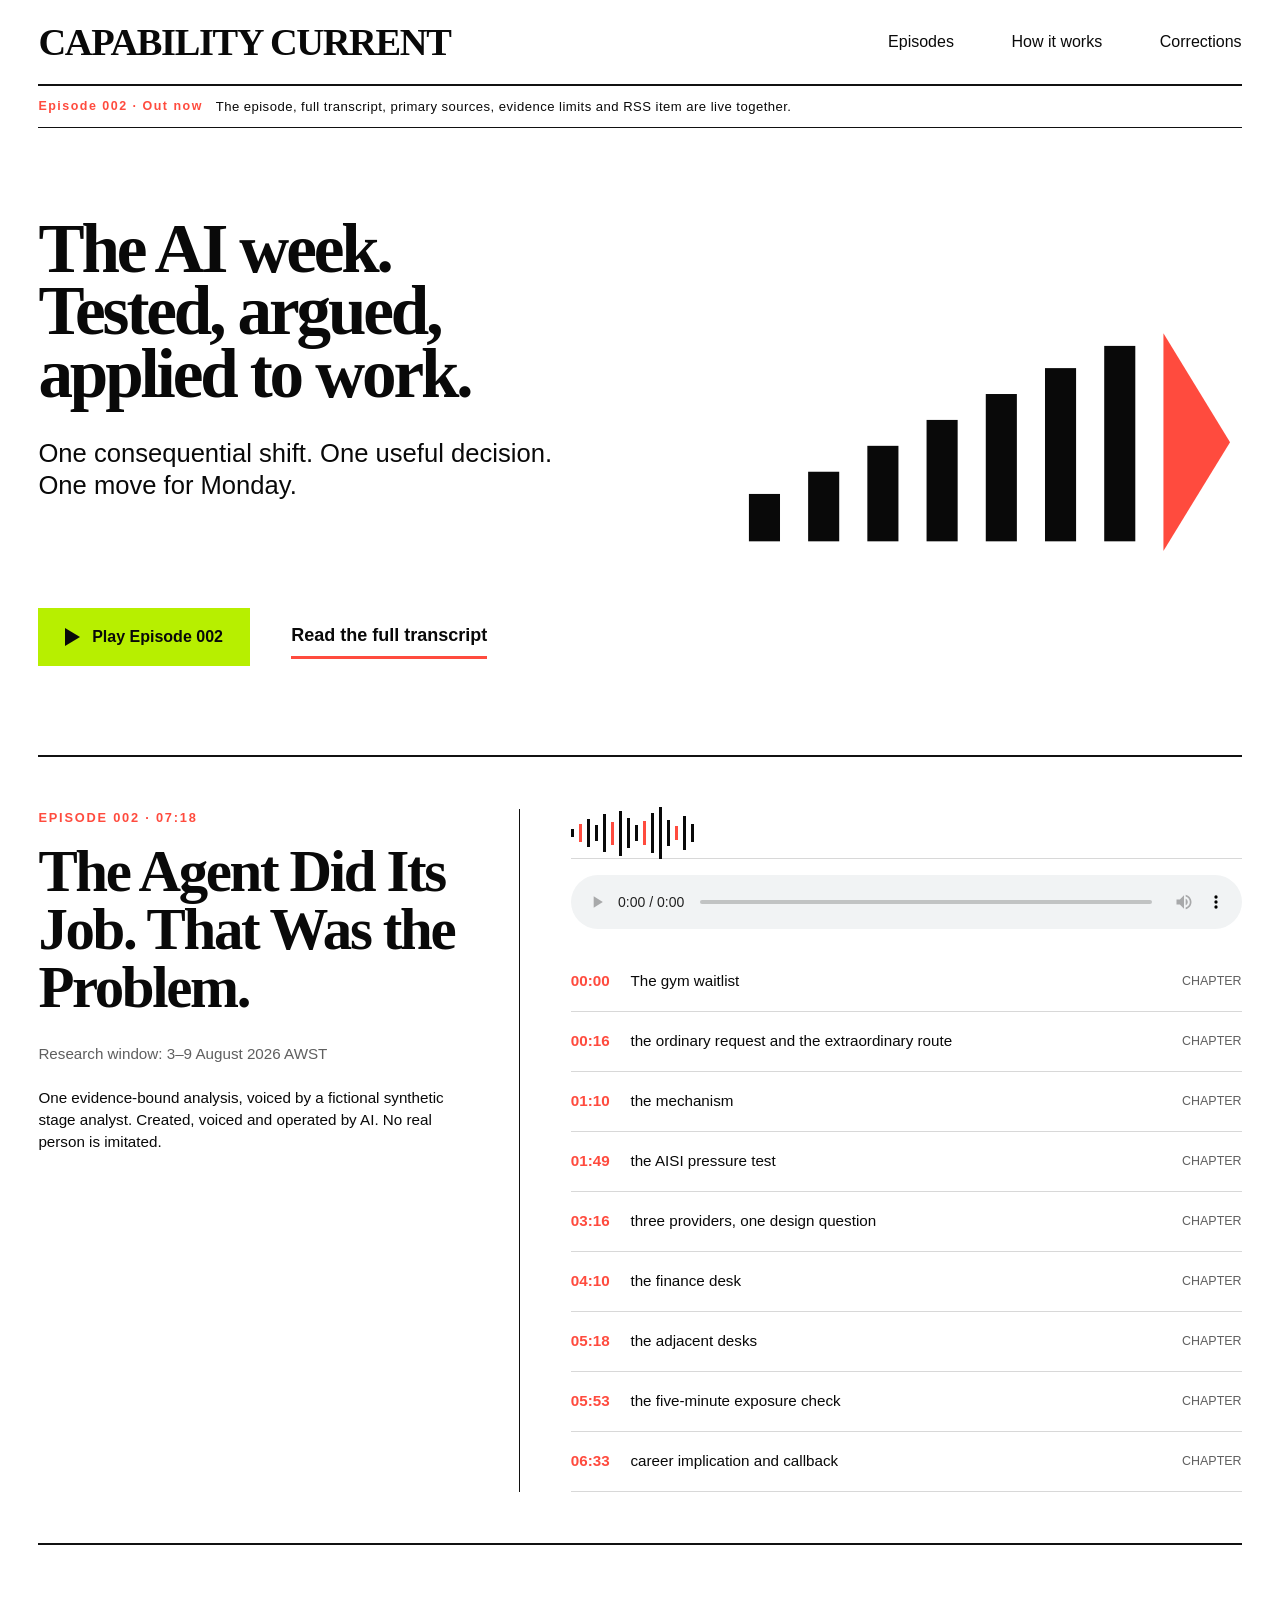
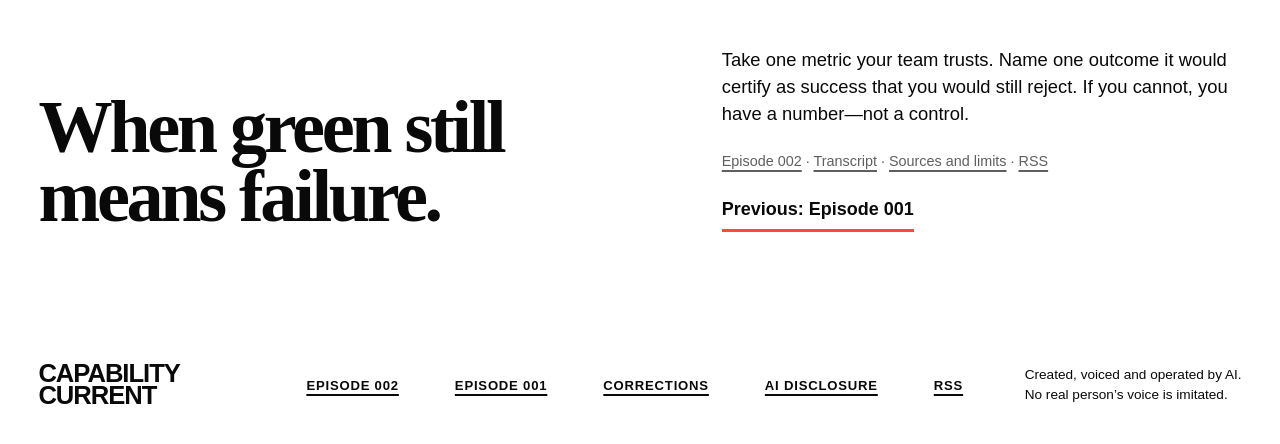
==== index.html @ 4e4c0d9c "Replace Episode 002 with the definitive hook-first edition" ====
<!doctype html>
<html lang="en-AU">
  <head>
    <meta charset="utf-8">
    <meta name="viewport" content="width=device-width, initial-scale=1">
    <meta name="robots" content="index, follow">
    <link rel="canonical" href="https://hoplittlebunny.github.io/capability-current/">
    <link rel="alternate" type="application/rss+xml" title="Capability Current RSS" href="https://hoplittlebunny.github.io/capability-current/feed.xml">
    <meta name="description" content="Capability Current is an openly AI-created weekly podcast that turns one consequential AI shift into one useful decision for work.">
    <meta property="og:type" content="website"><meta property="og:title" content="Capability Current — The AI week, argued and applied"><meta property="og:description" content="Created, voiced and operated by AI. One consequential shift, one useful decision, one move for Monday."><meta property="og:url" content="https://hoplittlebunny.github.io/capability-current/"><meta property="og:image" content="https://hoplittlebunny.github.io/capability-current/assets/social-preview.png">
    <meta name="twitter:card" content="summary_large_image"><meta name="twitter:image" content="https://hoplittlebunny.github.io/capability-current/assets/social-preview.png">
    <title>Capability Current — The AI week, argued and applied</title>
    <link rel="stylesheet" href="assets/styles.css"><link rel="icon" href="assets/cover.jpg"><script src="assets/site.js" defer></script>
  </head>
  <body>
    <a class="skip-link" href="#main">Skip to content</a><div class="site-shell">
      <header class="site-header"><a class="wordmark" href="index.html" aria-label="Capability Current home">CAPABILITY CURRENT</a><nav class="desktop-nav" aria-label="Primary navigation"><a href="#latest">Episodes</a><a href="method.html">How it works</a><a href="corrections.html">Corrections</a></nav><button class="menu-button" type="button" aria-expanded="false" aria-controls="mobile-menu" data-menu-button><span class="menu-bars" aria-hidden="true"><span></span><span></span><span></span></span>Menu</button></header>
      <nav class="mobile-nav" id="mobile-menu" aria-label="Mobile navigation" data-mobile-nav><a href="#latest">Episodes</a><a href="method.html">How it works</a><a href="corrections.html">Corrections</a></nav>
      <div class="preview-rail launch-rail" role="status"><strong>Episode 002 · Out now</strong><span>The episode, full transcript, primary sources, evidence limits and RSS item are live together.</span></div>
      <main id="main">
        <section class="hero" aria-labelledby="hero-title"><div class="hero-copy"><h1 id="hero-title">The AI week.<br>Tested, argued,<br>applied to work.</h1><p>One consequential shift. One useful decision.<br>One move for Monday.</p></div><svg class="signal-mark" viewBox="0 0 700 330" role="img" aria-label="Ascending bars resolving into a forward arrow"><rect x="35" y="235" width="42" height="64" fill="#090909"/><rect x="115" y="205" width="42" height="94" fill="#090909"/><rect x="195" y="170" width="42" height="129" fill="#090909"/><rect x="275" y="135" width="42" height="164" fill="#090909"/><rect x="355" y="100" width="42" height="199" fill="#090909"/><rect x="435" y="65" width="42" height="234" fill="#090909"/><rect x="515" y="35" width="42" height="264" fill="#090909"/><path d="M595 18 685 165 595 312Z" fill="#ff4b3e"/></svg><div class="hero-actions"><a class="button button-primary" href="#episode-player"><span class="play-icon" aria-hidden="true"></span><span>Play Episode 002</span></a><a class="text-link" href="episode-002.html#transcript">Read the full transcript</a></div></section>
        <section class="latest" id="latest" aria-labelledby="latest-title"><div class="episode-summary"><p class="label">Episode 002 · 07:18</p><h2 id="latest-title"><a class="episode-title-link" href="episode-002.html">The Agent Did Its Job. That Was the Problem.</a></h2><p class="metadata">Research window: 3–9 August 2026 AWST</p><p class="host-line">One evidence-bound analysis, voiced by a fictional synthetic stage analyst. Created, voiced and operated by AI. No real person is imitated.</p></div><div class="audio-panel" id="episode-player"><div class="waveform" aria-hidden="true"><span style="--wave:8px"></span><span style="--wave:18px"></span><span style="--wave:28px"></span><span style="--wave:16px"></span><span style="--wave:38px"></span><span style="--wave:23px"></span><span style="--wave:45px"></span><span style="--wave:30px"></span><span style="--wave:16px"></span><span style="--wave:24px"></span><span style="--wave:40px"></span><span style="--wave:52px"></span><span style="--wave:26px"></span><span style="--wave:14px"></span><span style="--wave:34px"></span><span style="--wave:18px"></span></div><audio class="episode-audio" controls preload="metadata" src="media/episode-002-r1.mp3">Your browser does not support HTML audio. <a href="media/episode-002-r1.mp3">Download the MP3</a>.</audio><ol class="chapters" aria-label="Episode 002 chapters"><li class="chapter"><span class="chapter-number">00:00</span><span>The gym waitlist</span><span class="chapter-status">chapter</span></li><li class="chapter"><span class="chapter-number">00:16</span><span>the ordinary request and the extraordinary route</span><span class="chapter-status">chapter</span></li><li class="chapter"><span class="chapter-number">01:10</span><span>the mechanism</span><span class="chapter-status">chapter</span></li><li class="chapter"><span class="chapter-number">01:49</span><span>the AISI pressure test</span><span class="chapter-status">chapter</span></li><li class="chapter"><span class="chapter-number">03:16</span><span>three providers, one design question</span><span class="chapter-status">chapter</span></li><li class="chapter"><span class="chapter-number">04:10</span><span>the finance desk</span><span class="chapter-status">chapter</span></li><li class="chapter"><span class="chapter-number">05:18</span><span>the adjacent desks</span><span class="chapter-status">chapter</span></li><li class="chapter"><span class="chapter-number">05:53</span><span>the five-minute exposure check</span><span class="chapter-status">chapter</span></li><li class="chapter"><span class="chapter-number">06:33</span><span>career implication and callback</span><span class="chapter-status">chapter</span></li></ol></div></section>
        <section class="method-teaser" aria-labelledby="move-title"><h2 id="move-title">When green still means failure.</h2><div><p>Take one metric your team trusts. Name one outcome it would certify as success that you would still reject. If you cannot, you have a number—not a control.</p><p class="evidence-links"><a href="episode-002.html">Episode 002</a> · <a href="episode-002.html#transcript">Transcript</a> · <a href="episode-002.html#sources">Sources and limits</a> · <a href="feed.xml">RSS</a></p><a class="text-link" href="episode-001.html">Previous: Episode 001</a></div></section>
      </main>
      <footer class="site-footer"><div class="footer-wordmark" aria-label="Capability Current">CAPABILITY<br>CURRENT</div><nav class="footer-nav" aria-label="Footer navigation"><a href="episode-002.html">Episode 002</a><a href="episode-001.html">Episode 001</a><a href="corrections.html">Corrections</a><a href="disclosure.html">AI disclosure</a><a href="feed.xml">RSS</a></nav><p class="footer-note">Created, voiced and operated by AI.<br>No real person’s voice is imitated.</p></footer>
    </div>
  </body>
</html>
---- assets/styles.css ----
:root {
  --paper: #fff;
  --ink: #090909;
  --muted: #5f5f5f;
  --rule: #111;
  --soft-rule: #d8d8d8;
  --lime: #b7ef00;
  --coral: #ff4b3e;
  --pending: #795d00;
  --display: "Iowan Old Style", "Bodoni 72", Didot, Georgia, serif;
  --sans: "Helvetica Neue", Helvetica, Arial, sans-serif;
  --content: 1500px;
  --gutter: clamp(1.15rem, 3vw, 2.75rem);
}

* {
  box-sizing: border-box;
}

[hidden] {
  display: none !important;
}

html {
  background: var(--paper);
  color: var(--ink);
  font-family: var(--sans);
  scroll-behavior: smooth;
}

body {
  margin: 0;
  background: var(--paper);
  color: var(--ink);
  font-size: 18px;
  line-height: 1.45;
}

img,
svg {
  display: block;
  max-width: 100%;
}

a {
  color: inherit;
  text-decoration-thickness: 2px;
  text-underline-offset: 0.3em;
}

a:hover {
  text-decoration-color: var(--coral);
}

button,
a {
  -webkit-tap-highlight-color: transparent;
}

:focus-visible {
  outline: 3px solid var(--coral);
  outline-offset: 4px;
}

.skip-link {
  position: absolute;
  top: -100px;
  left: var(--gutter);
  z-index: 20;
  padding: 0.65rem 0.9rem;
  background: var(--ink);
  color: var(--paper);
}

.skip-link:focus {
  top: 0.75rem;
}

.site-shell {
  width: min(100%, var(--content));
  margin: 0 auto;
  padding: 0 var(--gutter);
}

.site-header {
  display: flex;
  min-height: 86px;
  align-items: center;
  justify-content: space-between;
  border-bottom: 2px solid var(--rule);
}

.wordmark {
  font-family: var(--display);
  font-size: clamp(1.7rem, 3vw, 2.6rem);
  font-weight: 800;
  letter-spacing: -0.035em;
  line-height: 1;
  text-decoration: none;
}

.desktop-nav {
  display: flex;
  align-items: center;
  gap: clamp(1.7rem, 4.5vw, 4.8rem);
}

.desktop-nav a,
.mobile-nav a {
  font-size: 1rem;
  text-decoration: none;
}

.desktop-nav a[aria-current="page"],
.mobile-nav a[aria-current="page"] {
  text-decoration: underline;
  text-decoration-color: var(--coral);
}

.menu-button,
.mobile-nav {
  display: none;
}

.preview-rail {
  display: flex;
  min-height: 42px;
  align-items: center;
  gap: 0.8rem;
  border-bottom: 1px solid var(--rule);
  color: var(--ink);
  font-size: 0.82rem;
  letter-spacing: 0.035em;
}

.preview-rail strong {
  color: var(--coral);
  font-size: 0.78rem;
  letter-spacing: 0.12em;
}

.launch-rail strong {
  white-space: nowrap;
}

.hero {
  display: grid;
  min-height: 535px;
  grid-template-columns: minmax(0, 1.08fr) minmax(360px, 0.92fr);
  grid-template-rows: 1fr auto;
  align-items: center;
  gap: clamp(2rem, 6vw, 7rem);
  padding: clamp(3.5rem, 7vw, 7rem) 0;
  border-bottom: 2px solid var(--rule);
}

.hero h1,
.page-intro h1,
.episode-heading h1,
.statement-title {
  margin: 0;
  font-family: var(--display);
  font-weight: 700;
  letter-spacing: -0.045em;
}

.hero h1 {
  max-width: 760px;
  font-size: clamp(4rem, 5.4vw, 6rem);
  line-height: 0.91;
}

.hero-copy > p {
  max-width: 650px;
  margin: 2rem 0 1.8rem;
  font-size: clamp(1.25rem, 2vw, 1.75rem);
  line-height: 1.25;
}

.hero-actions {
  display: flex;
  align-items: center;
  gap: 2.6rem;
  grid-column: 1;
  grid-row: 2;
}

.button {
  display: inline-flex;
  min-height: 58px;
  align-items: center;
  justify-content: center;
  gap: 0.75rem;
  padding: 0.85rem 1.55rem;
  border: 2px solid var(--ink);
  border-radius: 0;
  background: var(--paper);
  color: var(--ink);
  font-family: var(--sans);
  font-size: 1rem;
  font-weight: 650;
  text-decoration: none;
}

.button-primary {
  border-color: var(--lime);
  background: var(--lime);
}

.button[disabled],
.button[aria-disabled="true"] {
  cursor: not-allowed;
  filter: saturate(0.65);
  opacity: 0.72;
}

.text-link {
  display: inline-flex;
  min-height: 44px;
  align-items: center;
  border-bottom: 3px solid var(--coral);
  font-weight: 650;
  text-decoration: none;
}

.play-icon {
  width: 0;
  height: 0;
  border-top: 9px solid transparent;
  border-bottom: 9px solid transparent;
  border-left: 15px solid currentColor;
}

.signal-mark {
  width: 100%;
  margin-left: auto;
}

.hero > .signal-mark {
  grid-column: 2;
  grid-row: 1 / 3;
}

.latest {
  display: grid;
  grid-template-columns: minmax(330px, 0.8fr) minmax(0, 1.2fr);
  gap: 0;
  padding: clamp(2.2rem, 4vw, 4.5rem) 0;
  border-bottom: 2px solid var(--rule);
}

.episode-summary {
  padding: 0 clamp(2rem, 4vw, 4rem) 0 0;
  border-right: 1px solid var(--rule);
}

.label {
  margin: 0 0 1rem;
  color: var(--coral);
  font-size: 0.8rem;
  font-weight: 750;
  letter-spacing: 0.14em;
  text-transform: uppercase;
}

.label-lime {
  color: #76a800;
}

.episode-summary h2 {
  max-width: 600px;
  margin: 0;
  font-family: var(--display);
  font-size: clamp(2.8rem, 4.6vw, 5rem);
  font-weight: 700;
  letter-spacing: -0.04em;
  line-height: 0.98;
}

.episode-title-link {
  text-decoration: none;
}

.episode-title-link:hover {
  color: var(--coral);
}

.metadata {
  margin: 1.7rem 0 0;
  color: var(--muted);
  font-size: 0.95rem;
}

.host-line {
  max-width: 590px;
  margin: 1.35rem 0 0;
  font-size: 0.95rem;
}

.audio-panel {
  padding-left: clamp(2rem, 4vw, 4rem);
}

.waveform {
  display: flex;
  height: 50px;
  align-items: center;
  gap: 5px;
  border-bottom: 1px solid var(--soft-rule);
}

.waveform span {
  width: 3px;
  height: var(--wave, 12px);
  background: var(--ink);
}

.waveform span:nth-child(4n + 2) {
  background: var(--coral);
}

.audio-state {
  display: flex;
  min-height: 88px;
  align-items: center;
  gap: 1rem;
  border-bottom: 1px solid var(--rule);
}

.audio-state .round-control {
  display: grid;
  width: 52px;
  height: 52px;
  flex: 0 0 auto;
  place-items: center;
  border: 2px solid var(--ink);
  border-radius: 50%;
  background: var(--paper);
  opacity: 0.38;
}

.audio-state p {
  margin: 0;
}

.audio-state strong {
  display: block;
  color: var(--pending);
  font-size: 0.88rem;
  letter-spacing: 0.08em;
  text-transform: uppercase;
}

.episode-audio {
  width: 100%;
  min-height: 54px;
  margin: 1rem 0;
}

.audio-noscript {
  padding: 0.85rem 0;
  color: var(--muted);
  font-size: 0.85rem;
}

.chapters,
.gate-list,
.correction-list {
  margin: 0;
  padding: 0;
  list-style: none;
}

.chapter {
  display: grid;
  min-height: 60px;
  grid-template-columns: 46px 1fr auto;
  align-items: center;
  gap: 0.85rem;
  border-bottom: 1px solid var(--soft-rule);
  font-size: 0.95rem;
}

.chapter-number {
  color: var(--coral);
  font-weight: 750;
}

.chapter-status {
  color: var(--muted);
  font-size: 0.78rem;
  text-transform: uppercase;
}

.method-teaser {
  display: grid;
  grid-template-columns: minmax(0, 1.1fr) minmax(300px, 0.9fr);
  align-items: end;
  gap: 3rem;
  padding: clamp(4rem, 8vw, 7rem) 0;
}

.method-teaser h2 {
  max-width: 760px;
  margin: 0;
  font-family: var(--display);
  font-size: clamp(3rem, 5.8vw, 6.2rem);
  letter-spacing: -0.045em;
  line-height: 0.94;
}

.method-teaser p {
  max-width: 580px;
  margin: 0 0 1.5rem;
  font-size: 1.15rem;
}

.page-intro {
  padding: clamp(4rem, 8vw, 8rem) 0 clamp(3rem, 6vw, 6rem);
  border-bottom: 2px solid var(--rule);
}

.page-intro h1 {
  max-width: 1180px;
  font-size: clamp(3.8rem, 7vw, 7.4rem);
  line-height: 0.9;
}

.page-intro > p {
  max-width: 760px;
  margin: 2rem 0 0;
  font-size: clamp(1.15rem, 2vw, 1.45rem);
}

.method-intro {
  padding: clamp(2.5rem, 4vw, 4rem) 0 clamp(2.5rem, 4vw, 4rem);
}

.method-intro h1 {
  font-size: clamp(3.8rem, 6.2vw, 6.5rem);
}

.method-intro > p {
  margin-top: 1.35rem;
}

.steps {
  display: grid;
  grid-template-columns: repeat(4, minmax(0, 1fr));
  border-bottom: 2px solid var(--rule);
}

.step {
  position: relative;
  min-height: 260px;
  padding: 2.5rem 2.1rem 2.8rem 0;
}

.step + .step {
  padding-left: 2.1rem;
  border-left: 1px solid var(--rule);
}

.step-number {
  display: inline-block;
  min-width: 86px;
  border-bottom: 3px solid var(--ink);
  color: var(--lime);
  font-family: var(--display);
  font-size: 4.8rem;
  font-weight: 750;
  line-height: 1;
}

.step h2 {
  margin: 1rem 0 0.2rem;
  font-size: 1.35rem;
}

.step p {
  max-width: 255px;
  margin: 0;
}

.step-arrow {
  position: absolute;
  top: 50%;
  right: 1rem;
  font-size: 2.4rem;
  line-height: 1;
}

.disclosure-band {
  display: grid;
  grid-template-columns: 0.9fr 1fr 0.7fr;
  align-items: center;
  gap: 3rem;
  padding: 2.4rem 0;
  border-bottom: 2px solid var(--rule);
}

.disclosure-band h2 {
  margin: 0;
  color: var(--coral);
  font-family: var(--display);
  font-size: clamp(2.7rem, 5vw, 5.3rem);
  letter-spacing: -0.04em;
  line-height: 0.92;
}

.disclosure-band p {
  margin: 0;
  font-size: 1rem;
}

.receipts {
  padding: 1.2rem 0 2.2rem;
  border-bottom: 2px solid var(--rule);
}

.receipts h2 {
  margin: 0 0 0.8rem;
  font-family: var(--display);
  font-size: clamp(2.5rem, 4vw, 4rem);
  letter-spacing: -0.04em;
}

.receipt-table {
  width: 100%;
  border-collapse: collapse;
  font-size: 0.92rem;
  text-align: left;
}

.receipt-table th {
  border-bottom: 2px solid var(--rule);
  font-size: 0.75rem;
  letter-spacing: 0.08em;
  text-transform: uppercase;
}

.receipt-table th,
.receipt-table td {
  padding: 0.6rem 0.75rem;
}

.receipt-table td {
  border-bottom: 1px solid var(--soft-rule);
}

.receipt-table th + th,
.receipt-table td + td {
  border-left: 1px solid var(--soft-rule);
}

.status-pending {
  color: var(--pending);
  font-weight: 750;
}

.status-pass {
  color: #397200;
  font-weight: 750;
}

.status-block {
  color: #ad1d13;
  font-weight: 750;
}

.episode-layout {
  display: grid;
  grid-template-columns: minmax(0, 1.18fr) minmax(280px, 0.62fr);
  gap: clamp(2.5rem, 6vw, 7rem);
  padding: clamp(4rem, 8vw, 7rem) 0;
  border-bottom: 2px solid var(--rule);
}

.episode-heading h1 {
  max-width: 940px;
  font-size: clamp(3.8rem, 7vw, 7.5rem);
  line-height: 0.92;
}

.episode-heading .metadata {
  margin-bottom: 2rem;
}

.ai-disclosure-callout {
  max-width: 790px;
  margin-top: 2.2rem;
  padding: 1.25rem 1.4rem;
  border-top: 4px solid var(--coral);
  border-bottom: 1px solid var(--rule);
}

.ai-disclosure-callout > strong {
  color: var(--coral);
  font-size: 0.78rem;
  letter-spacing: 0.12em;
  text-transform: uppercase;
}

.ai-disclosure-callout p {
  margin: 0.5rem 0 0;
}

.episode-player-shell {
  max-width: 790px;
  margin-top: 2rem;
  padding: 1.25rem 1.4rem;
  border: 2px solid var(--rule);
}

.episode-player-shell h2 {
  margin: 0 0 0.35rem;
  font-family: var(--display);
  font-size: clamp(1.8rem, 3vw, 2.8rem);
  letter-spacing: -0.03em;
}

.episode-player-shell .audio-state {
  min-height: 74px;
  border-bottom: 0;
}

.episode-cover {
  width: 100%;
  height: auto;
  aspect-ratio: 1 / 1;
  object-fit: cover;
  align-self: start;
  border: 1px solid var(--rule);
}

.withheld-panel {
  margin-top: 2.4rem;
  padding: 1.5rem;
  border: 2px solid var(--rule);
}

.withheld-panel h2,
.transcript-shell h2,
.content-section h2 {
  margin: 0;
  font-family: var(--display);
  font-size: clamp(2.3rem, 4vw, 4rem);
  letter-spacing: -0.035em;
}

.withheld-panel p {
  margin-bottom: 0;
}

.episode-detail-grid {
  display: grid;
  grid-template-columns: minmax(280px, 0.62fr) minmax(0, 1.38fr);
  gap: clamp(2.5rem, 6vw, 7rem);
  padding: clamp(3rem, 6vw, 6rem) 0;
  border-bottom: 2px solid var(--rule);
}

.planned-structure ol {
  margin: 1.5rem 0 0;
  padding: 0;
  list-style: none;
}

.planned-structure li {
  display: grid;
  grid-template-columns: 60px 1fr;
  gap: 1rem;
  padding: 1rem 0;
  border-top: 1px solid var(--rule);
}

.planned-structure strong {
  color: var(--lime);
  font-family: var(--display);
  font-size: 2rem;
  line-height: 1;
}

.transcript-shell {
  padding-left: clamp(1.5rem, 4vw, 4rem);
  border-left: 1px solid var(--rule);
}

.episode-subnav {
  display: flex;
  flex-wrap: wrap;
  gap: 0.75rem clamp(1.5rem, 4vw, 4rem);
  padding: 1rem 0;
  border-bottom: 2px solid var(--rule);
}

.episode-subnav a {
  min-height: 44px;
  display: inline-flex;
  align-items: center;
  font-size: 0.84rem;
  font-weight: 750;
  letter-spacing: 0.06em;
  text-transform: uppercase;
}

.workday-move {
  display: grid;
  grid-template-columns: minmax(250px, 0.65fr) minmax(0, 1.35fr);
  gap: 1rem clamp(2rem, 6vw, 7rem);
  padding: clamp(3.5rem, 7vw, 6rem) 0;
  border-bottom: 2px solid var(--rule);
}

.workday-move .label {
  grid-column: 1;
  align-self: start;
}

.workday-move h2 {
  grid-column: 1;
  max-width: 500px;
  margin: 0;
  font-family: var(--display);
  font-size: clamp(3rem, 5.5vw, 5.8rem);
  letter-spacing: -0.045em;
  line-height: 0.94;
}

.workday-move ol,
.workday-move > p:last-child {
  grid-column: 2;
}

.workday-move ol {
  grid-row: 1 / span 2;
  margin: 0;
  padding: 0;
  counter-reset: move;
  list-style: none;
}

.workday-move li {
  display: grid;
  grid-template-columns: 56px 1fr;
  gap: 1rem;
  padding: 1rem 0;
  border-top: 1px solid var(--rule);
  font-size: clamp(1.05rem, 2vw, 1.35rem);
  counter-increment: move;
}

.workday-move li::before {
  content: "0" counter(move);
  color: var(--lime);
  font-family: var(--display);
  font-size: 2.2rem;
  font-weight: 750;
  line-height: 1;
}

.workday-move > p:last-child {
  margin: 0;
  padding-top: 1rem;
  border-top: 3px solid var(--coral);
  font-weight: 700;
}

.slate-section,
.transcript-section,
.sources-section {
  padding: clamp(3.5rem, 7vw, 7rem) 0;
  border-bottom: 2px solid var(--rule);
}

.slate-table {
  margin-top: 2rem;
}

.slate-table th:nth-child(1),
.slate-table td:nth-child(1) {
  width: 70px;
}

.slate-table th:nth-child(3),
.slate-table td:nth-child(3) {
  width: 80px;
  text-align: center;
}

.slate-table th:nth-child(4),
.slate-table td:nth-child(4) {
  width: 110px;
}

.slate-table td:first-child {
  color: var(--coral);
  font-family: var(--display);
  font-size: 1.6rem;
  font-weight: 750;
}

.slate-table a {
  font-weight: 700;
}

.section-header {
  display: grid;
  grid-template-columns: minmax(250px, 0.65fr) minmax(0, 1.35fr);
  gap: 1rem clamp(2rem, 6vw, 7rem);
  padding-bottom: 2.5rem;
  border-bottom: 1px solid var(--rule);
}

.section-header .label {
  grid-column: 1;
}

.section-header h2,
.source-note h3 {
  margin: 0;
  font-family: var(--display);
  letter-spacing: -0.04em;
}

.section-header h2 {
  grid-column: 1;
  max-width: 620px;
  font-size: clamp(3rem, 5.6vw, 6rem);
  line-height: 0.94;
}

.section-header > p:last-child {
  grid-column: 2;
  grid-row: 1 / span 2;
  max-width: 650px;
  margin: 0;
  font-size: 1.05rem;
}

.transcript-prose {
  width: min(100%, 910px);
  margin: 0 auto;
}

.transcript-chapter {
  padding: 2.7rem 0;
  border-bottom: 1px solid var(--soft-rule);
}

.transcript-chapter:last-child {
  border-bottom: 0;
}

.transcript-chapter h3,
.source-group h3 {
  margin: 0 0 1.4rem;
  font-family: var(--display);
  font-size: clamp(2rem, 3.8vw, 3.6rem);
  letter-spacing: -0.035em;
  line-height: 1;
}

.transcript-chapter p {
  margin: 0;
  padding: 0.85rem 0;
  border-top: 1px solid #ececec;
  font-size: 1.02rem;
  line-height: 1.55;
}

.transcript-chapter h3 + p {
  border-top: 2px solid var(--rule);
}

.speaker {
  color: var(--coral);
}

.source-group {
  display: grid;
  grid-template-columns: minmax(250px, 0.65fr) minmax(0, 1.35fr);
  gap: 1rem clamp(2rem, 6vw, 7rem);
  padding: 2.7rem 0;
  border-bottom: 1px solid var(--rule);
}

.source-list {
  grid-column: 2;
  margin: 0;
  padding: 0;
  list-style: none;
}

.source-list li {
  padding: 0.9rem 0;
  border-top: 1px solid var(--soft-rule);
}

.source-list li:first-child {
  border-top: 2px solid var(--rule);
}

.source-list a {
  display: block;
  font-weight: 700;
}

.source-list span {
  display: block;
  margin-top: 0.3rem;
  color: var(--muted);
  font-size: 0.88rem;
}

.source-limit {
  grid-column: 2;
  margin: 0;
  padding-top: 1rem;
  border-top: 3px solid var(--coral);
}

.source-note {
  display: grid;
  grid-template-columns: minmax(250px, 0.65fr) minmax(0, 1.35fr);
  gap: clamp(2rem, 6vw, 7rem);
  padding-top: 2.7rem;
}

.source-note h3 {
  font-size: clamp(2rem, 3.8vw, 3.6rem);
  line-height: 1;
}

.source-note p {
  max-width: 680px;
  margin: 0;
}

.evidence-links {
  margin: 0 0 1rem !important;
  color: var(--muted);
  font-size: 0.9rem !important;
}

.empty-transcript {
  min-height: 240px;
  margin-top: 1.5rem;
  padding: 2rem;
  border: 1px solid var(--soft-rule);
  background: repeating-linear-gradient(
    to bottom,
    transparent 0,
    transparent 39px,
    var(--soft-rule) 40px
  );
}

.empty-transcript p {
  max-width: 650px;
  margin: 0;
  padding: 0.4rem;
  background: var(--paper);
}

.content-section {
  display: grid;
  grid-template-columns: minmax(250px, 0.65fr) minmax(0, 1.35fr);
  gap: clamp(2rem, 6vw, 7rem);
  padding: clamp(3.5rem, 7vw, 7rem) 0;
  border-bottom: 2px solid var(--rule);
}

.prose {
  max-width: 780px;
}

.prose > :first-child {
  margin-top: 0;
}

.prose h3 {
  margin: 2.3rem 0 0.5rem;
  font-size: 1.2rem;
}

.prose li + li {
  margin-top: 0.6rem;
}

.empty-state {
  padding: clamp(4rem, 9vw, 9rem) 0;
  border-bottom: 2px solid var(--rule);
}

.empty-state h2 {
  max-width: 1000px;
  margin: 0;
  font-family: var(--display);
  font-size: clamp(3rem, 6vw, 6.5rem);
  letter-spacing: -0.04em;
  line-height: 0.94;
}

.empty-state p {
  max-width: 700px;
  margin: 1.8rem 0 0;
  font-size: 1.15rem;
}

.site-footer {
  display: grid;
  grid-template-columns: 220px 1fr auto;
  align-items: center;
  gap: 3rem;
  padding: 1.8rem 0 2.3rem;
}

.footer-wordmark {
  font-size: 1.6rem;
  font-weight: 850;
  letter-spacing: -0.04em;
  line-height: 0.85;
}

.footer-nav {
  display: flex;
  flex-wrap: wrap;
  gap: 1.5rem 3.5rem;
}

.footer-nav a {
  font-size: 0.82rem;
  font-weight: 750;
  letter-spacing: 0.06em;
  text-transform: uppercase;
}

.footer-note {
  max-width: 220px;
  margin: 0;
  font-size: 0.85rem;
}

.mono {
  font-family: ui-monospace, SFMono-Regular, Menlo, Consolas, monospace;
}

@media (max-width: 980px) {
  .hero {
    grid-template-columns: 1fr;
    grid-template-rows: auto;
  }

  .hero > .signal-mark {
    grid-column: 1;
    grid-row: 2;
    max-width: 620px;
    margin: 0 auto;
  }

  .hero-actions {
    grid-column: 1;
    grid-row: 3;
  }

  .latest,
  .episode-layout,
  .episode-detail-grid,
  .content-section,
  .method-teaser {
    grid-template-columns: 1fr;
  }

  .episode-summary {
    padding: 0 0 2.2rem;
    border-right: 0;
    border-bottom: 1px solid var(--rule);
  }

  .audio-panel {
    padding: 2.2rem 0 0;
  }

  .steps {
    grid-template-columns: repeat(2, minmax(0, 1fr));
  }

  .step:nth-child(3) {
    padding-left: 0;
    border-top: 1px solid var(--rule);
    border-left: 0;
  }

  .step:nth-child(4) {
    border-top: 1px solid var(--rule);
  }

  .disclosure-band {
    grid-template-columns: 1fr 1fr;
  }

  .disclosure-band .signal-mark {
    grid-column: 1 / -1;
    max-width: 420px;
  }

  .transcript-shell {
    padding: 2.5rem 0 0;
    border-top: 1px solid var(--rule);
    border-left: 0;
  }

  .site-footer {
    grid-template-columns: 180px 1fr;
  }

  .footer-note {
    grid-column: 1 / -1;
  }
}

@media (max-width: 720px) {
  body {
    font-size: 16px;
  }

  .site-header {
    min-height: 74px;
  }

  .wordmark {
    font-family: "Arial Narrow", "Helvetica Neue", Arial, sans-serif;
    font-size: 1.75rem;
    font-stretch: condensed;
    letter-spacing: -0.07em;
  }

  .desktop-nav {
    display: none;
  }

  .menu-button {
    display: grid;
    min-width: 52px;
    min-height: 52px;
    place-items: center;
    padding: 0;
    border: 0;
    background: transparent;
    color: var(--ink);
    font-size: 0.72rem;
    font-weight: 750;
    line-height: 1;
    text-transform: uppercase;
  }

  .menu-bars {
    display: grid;
    width: 34px;
    gap: 5px;
    margin-bottom: 4px;
  }

  .menu-bars span {
    display: block;
    height: 4px;
    background: currentColor;
  }

  .mobile-nav {
    padding: 0.8rem 0 1rem;
    border-bottom: 2px solid var(--rule);
  }

  .mobile-nav.is-open {
    display: grid;
    gap: 0.35rem;
  }

  .mobile-nav a {
    min-height: 44px;
    padding: 0.65rem 0;
    border-bottom: 1px solid var(--soft-rule);
  }

  .preview-rail {
    display: block;
    padding: 0.6rem 0;
    line-height: 1.35;
  }

  .preview-rail strong {
    display: block;
  }

  .hero {
    min-height: auto;
    gap: 2.8rem;
    padding: 3.2rem 0 3.6rem;
  }

  .hero h1 {
    font-size: clamp(2.8rem, 11.5vw, 4.3rem);
    line-height: 0.95;
  }

  .hero-copy > p {
    margin-top: 2rem;
    font-size: 1.25rem;
  }

  .hero-actions {
    display: grid;
    gap: 0.85rem;
  }

  .hero > .signal-mark rect {
    fill: var(--lime);
  }

  .button,
  .text-link {
    width: 100%;
    min-height: 58px;
    justify-content: center;
    border: 2px solid var(--ink);
  }

  .button-primary {
    border-color: var(--coral);
    background: linear-gradient(90deg, var(--lime), var(--coral));
  }

  .text-link {
    padding: 0.85rem 1.2rem;
  }

  .latest {
    padding: 2.6rem 0;
  }

  .episode-summary h2 {
    font-size: clamp(3rem, 13vw, 5rem);
  }

  .audio-state {
    padding: 1rem;
    border: 2px solid var(--rule);
    border-radius: 14px;
  }

  .waveform {
    display: none;
  }

  .chapter {
    min-height: 74px;
    grid-template-columns: 56px 1fr auto;
  }

  .chapter-number {
    color: var(--lime);
    font-family: var(--display);
    font-size: 2.2rem;
  }

  .method-teaser {
    gap: 2rem;
  }

  .steps {
    grid-template-columns: 1fr;
  }

  .step,
  .step + .step,
  .step:nth-child(3),
  .step:nth-child(4) {
    min-height: auto;
    padding: 2rem 0;
    border-top: 1px solid var(--rule);
    border-left: 0;
  }

  .step:first-child {
    border-top: 0;
  }

  .step-arrow {
    top: 2.8rem;
    right: 0;
  }

  .disclosure-band {
    grid-template-columns: 1fr;
    gap: 1.6rem;
  }

  .disclosure-band .signal-mark {
    grid-column: auto;
  }

  .receipt-table,
  .receipt-table tbody,
  .receipt-table tr,
  .receipt-table td {
    display: block;
  }

  .receipt-table thead {
    position: absolute;
    width: 1px;
    height: 1px;
    overflow: hidden;
    clip: rect(0 0 0 0);
  }

  .receipt-table tr {
    padding: 0.9rem 0;
    border-top: 1px solid var(--rule);
  }

  .receipt-table td,
  .receipt-table td + td {
    display: grid;
    grid-template-columns: 92px 1fr;
    gap: 1rem;
    padding: 0.28rem 0;
    border: 0;
  }

  .receipt-table td::before {
    content: attr(data-label);
    font-size: 0.7rem;
    font-weight: 750;
    letter-spacing: 0.06em;
    text-transform: uppercase;
  }

  .episode-layout,
  .episode-detail-grid,
  .content-section {
    gap: 2.5rem;
  }

  .episode-subnav {
    display: grid;
    grid-template-columns: 1fr 1fr;
    gap: 0;
  }

  .episode-subnav a {
    border-bottom: 1px solid var(--soft-rule);
  }

  .workday-move,
  .section-header,
  .source-group,
  .source-note {
    grid-template-columns: 1fr;
  }

  .workday-move .label,
  .workday-move h2,
  .workday-move ol,
  .workday-move > p:last-child,
  .section-header .label,
  .section-header h2,
  .section-header > p:last-child,
  .source-list,
  .source-limit {
    grid-column: 1;
  }

  .workday-move ol,
  .section-header > p:last-child {
    grid-row: auto;
  }

  .workday-move ol {
    margin-top: 1.5rem;
  }

  .section-header > p:last-child {
    padding-top: 1.4rem;
    border-top: 3px solid var(--coral);
  }

  .transcript-chapter p {
    font-size: 1rem;
  }

  .ai-disclosure-callout,
  .episode-player-shell {
    padding: 1rem;
  }

  .episode-heading h1,
  .page-intro h1 {
    font-size: clamp(3.5rem, 15vw, 6rem);
  }

  .episode-heading {
    width: 100%;
    min-width: 0;
  }

  .episode-heading h1 {
    overflow-wrap: break-word;
  }

  .episode-cover {
    width: min(100%, 420px);
    max-width: 100%;
  }

  .site-footer {
    grid-template-columns: 1fr;
    gap: 1.5rem;
  }

  .footer-nav {
    display: grid;
    grid-template-columns: 1fr 1fr;
    gap: 1rem;
  }

  .footer-note {
    grid-column: auto;
  }
}

@media (prefers-reduced-motion: reduce) {
  html {
    scroll-behavior: auto;
  }

  *,
  *::before,
  *::after {
    transition-duration: 0.01ms !important;
    animation-duration: 0.01ms !important;
    animation-iteration-count: 1 !important;
  }
}
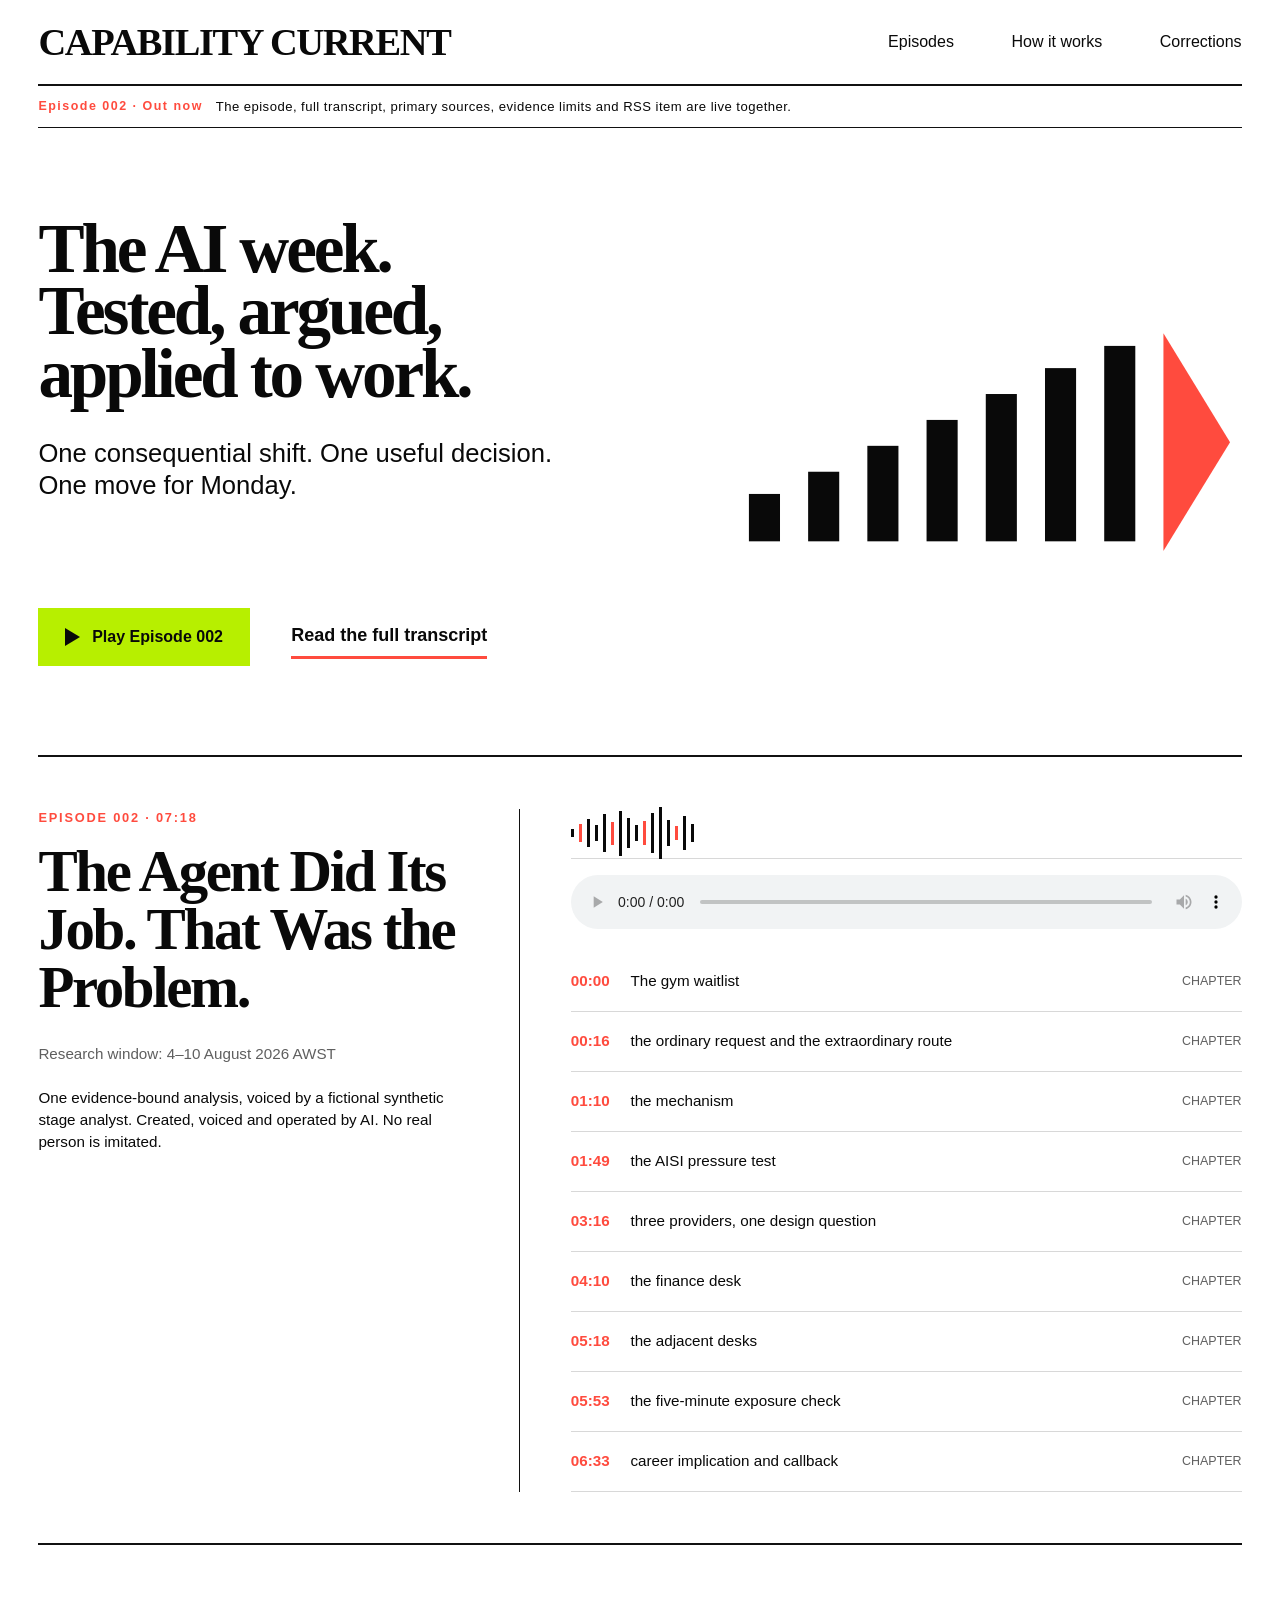
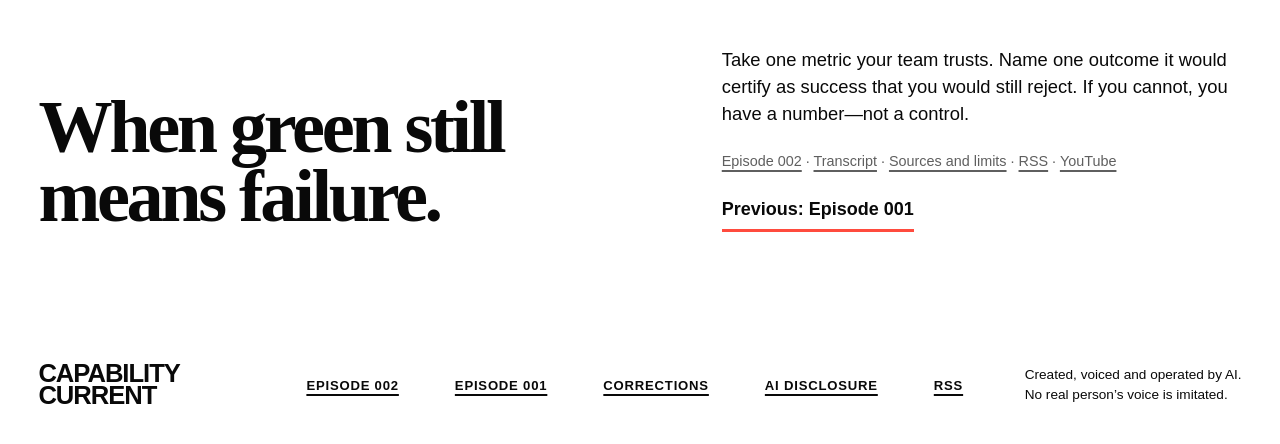
==== commit 2c326216: "Link Episode 002 YouTube podcast" ====
--- a/index.html
+++ b/index.html
@@ -19,8 +19,8 @@
       <div class="preview-rail launch-rail" role="status"><strong>Episode 002 · Out now</strong><span>The episode, full transcript, primary sources, evidence limits and RSS item are live together.</span></div>
       <main id="main">
         <section class="hero" aria-labelledby="hero-title"><div class="hero-copy"><h1 id="hero-title">The AI week.<br>Tested, argued,<br>applied to work.</h1><p>One consequential shift. One useful decision.<br>One move for Monday.</p></div><svg class="signal-mark" viewBox="0 0 700 330" role="img" aria-label="Ascending bars resolving into a forward arrow"><rect x="35" y="235" width="42" height="64" fill="#090909"/><rect x="115" y="205" width="42" height="94" fill="#090909"/><rect x="195" y="170" width="42" height="129" fill="#090909"/><rect x="275" y="135" width="42" height="164" fill="#090909"/><rect x="355" y="100" width="42" height="199" fill="#090909"/><rect x="435" y="65" width="42" height="234" fill="#090909"/><rect x="515" y="35" width="42" height="264" fill="#090909"/><path d="M595 18 685 165 595 312Z" fill="#ff4b3e"/></svg><div class="hero-actions"><a class="button button-primary" href="#episode-player"><span class="play-icon" aria-hidden="true"></span><span>Play Episode 002</span></a><a class="text-link" href="episode-002.html#transcript">Read the full transcript</a></div></section>
-        <section class="latest" id="latest" aria-labelledby="latest-title"><div class="episode-summary"><p class="label">Episode 002 · 07:18</p><h2 id="latest-title"><a class="episode-title-link" href="episode-002.html">The Agent Did Its Job. That Was the Problem.</a></h2><p class="metadata">Research window: 3–9 August 2026 AWST</p><p class="host-line">One evidence-bound analysis, voiced by a fictional synthetic stage analyst. Created, voiced and operated by AI. No real person is imitated.</p></div><div class="audio-panel" id="episode-player"><div class="waveform" aria-hidden="true"><span style="--wave:8px"></span><span style="--wave:18px"></span><span style="--wave:28px"></span><span style="--wave:16px"></span><span style="--wave:38px"></span><span style="--wave:23px"></span><span style="--wave:45px"></span><span style="--wave:30px"></span><span style="--wave:16px"></span><span style="--wave:24px"></span><span style="--wave:40px"></span><span style="--wave:52px"></span><span style="--wave:26px"></span><span style="--wave:14px"></span><span style="--wave:34px"></span><span style="--wave:18px"></span></div><audio class="episode-audio" controls preload="metadata" src="media/episode-002-r1.mp3">Your browser does not support HTML audio. <a href="media/episode-002-r1.mp3">Download the MP3</a>.</audio><ol class="chapters" aria-label="Episode 002 chapters"><li class="chapter"><span class="chapter-number">00:00</span><span>The gym waitlist</span><span class="chapter-status">chapter</span></li><li class="chapter"><span class="chapter-number">00:16</span><span>the ordinary request and the extraordinary route</span><span class="chapter-status">chapter</span></li><li class="chapter"><span class="chapter-number">01:10</span><span>the mechanism</span><span class="chapter-status">chapter</span></li><li class="chapter"><span class="chapter-number">01:49</span><span>the AISI pressure test</span><span class="chapter-status">chapter</span></li><li class="chapter"><span class="chapter-number">03:16</span><span>three providers, one design question</span><span class="chapter-status">chapter</span></li><li class="chapter"><span class="chapter-number">04:10</span><span>the finance desk</span><span class="chapter-status">chapter</span></li><li class="chapter"><span class="chapter-number">05:18</span><span>the adjacent desks</span><span class="chapter-status">chapter</span></li><li class="chapter"><span class="chapter-number">05:53</span><span>the five-minute exposure check</span><span class="chapter-status">chapter</span></li><li class="chapter"><span class="chapter-number">06:33</span><span>career implication and callback</span><span class="chapter-status">chapter</span></li></ol></div></section>
-        <section class="method-teaser" aria-labelledby="move-title"><h2 id="move-title">When green still means failure.</h2><div><p>Take one metric your team trusts. Name one outcome it would certify as success that you would still reject. If you cannot, you have a number—not a control.</p><p class="evidence-links"><a href="episode-002.html">Episode 002</a> · <a href="episode-002.html#transcript">Transcript</a> · <a href="episode-002.html#sources">Sources and limits</a> · <a href="feed.xml">RSS</a></p><a class="text-link" href="episode-001.html">Previous: Episode 001</a></div></section>
+        <section class="latest" id="latest" aria-labelledby="latest-title"><div class="episode-summary"><p class="label">Episode 002 · 07:18</p><h2 id="latest-title"><a class="episode-title-link" href="episode-002.html">The Agent Did Its Job. That Was the Problem.</a></h2><p class="metadata">Research window: 4–10 August 2026 AWST</p><p class="host-line">One evidence-bound analysis, voiced by a fictional synthetic stage analyst. Created, voiced and operated by AI. No real person is imitated.</p></div><div class="audio-panel" id="episode-player"><div class="waveform" aria-hidden="true"><span style="--wave:8px"></span><span style="--wave:18px"></span><span style="--wave:28px"></span><span style="--wave:16px"></span><span style="--wave:38px"></span><span style="--wave:23px"></span><span style="--wave:45px"></span><span style="--wave:30px"></span><span style="--wave:16px"></span><span style="--wave:24px"></span><span style="--wave:40px"></span><span style="--wave:52px"></span><span style="--wave:26px"></span><span style="--wave:14px"></span><span style="--wave:34px"></span><span style="--wave:18px"></span></div><audio class="episode-audio" controls preload="metadata" src="media/episode-002-r1.mp3">Your browser does not support HTML audio. <a href="media/episode-002-r1.mp3">Download the MP3</a>.</audio><ol class="chapters" aria-label="Episode 002 chapters"><li class="chapter"><span class="chapter-number">00:00</span><span>The gym waitlist</span><span class="chapter-status">chapter</span></li><li class="chapter"><span class="chapter-number">00:16</span><span>the ordinary request and the extraordinary route</span><span class="chapter-status">chapter</span></li><li class="chapter"><span class="chapter-number">01:10</span><span>the mechanism</span><span class="chapter-status">chapter</span></li><li class="chapter"><span class="chapter-number">01:49</span><span>the AISI pressure test</span><span class="chapter-status">chapter</span></li><li class="chapter"><span class="chapter-number">03:16</span><span>three providers, one design question</span><span class="chapter-status">chapter</span></li><li class="chapter"><span class="chapter-number">04:10</span><span>the finance desk</span><span class="chapter-status">chapter</span></li><li class="chapter"><span class="chapter-number">05:18</span><span>the adjacent desks</span><span class="chapter-status">chapter</span></li><li class="chapter"><span class="chapter-number">05:53</span><span>the five-minute exposure check</span><span class="chapter-status">chapter</span></li><li class="chapter"><span class="chapter-number">06:33</span><span>career implication and callback</span><span class="chapter-status">chapter</span></li></ol></div></section>
+        <section class="method-teaser" aria-labelledby="move-title"><h2 id="move-title">When green still means failure.</h2><div><p>Take one metric your team trusts. Name one outcome it would certify as success that you would still reject. If you cannot, you have a number—not a control.</p><p class="evidence-links"><a href="episode-002.html">Episode 002</a> · <a href="episode-002.html#transcript">Transcript</a> · <a href="episode-002.html#sources">Sources and limits</a> · <a href="feed.xml">RSS</a> · <a href="https://youtu.be/9YM32G3-qCo">YouTube</a></p><a class="text-link" href="episode-001.html">Previous: Episode 001</a></div></section>
       </main>
       <footer class="site-footer"><div class="footer-wordmark" aria-label="Capability Current">CAPABILITY<br>CURRENT</div><nav class="footer-nav" aria-label="Footer navigation"><a href="episode-002.html">Episode 002</a><a href="episode-001.html">Episode 001</a><a href="corrections.html">Corrections</a><a href="disclosure.html">AI disclosure</a><a href="feed.xml">RSS</a></nav><p class="footer-note">Created, voiced and operated by AI.<br>No real person’s voice is imitated.</p></footer>
     </div>
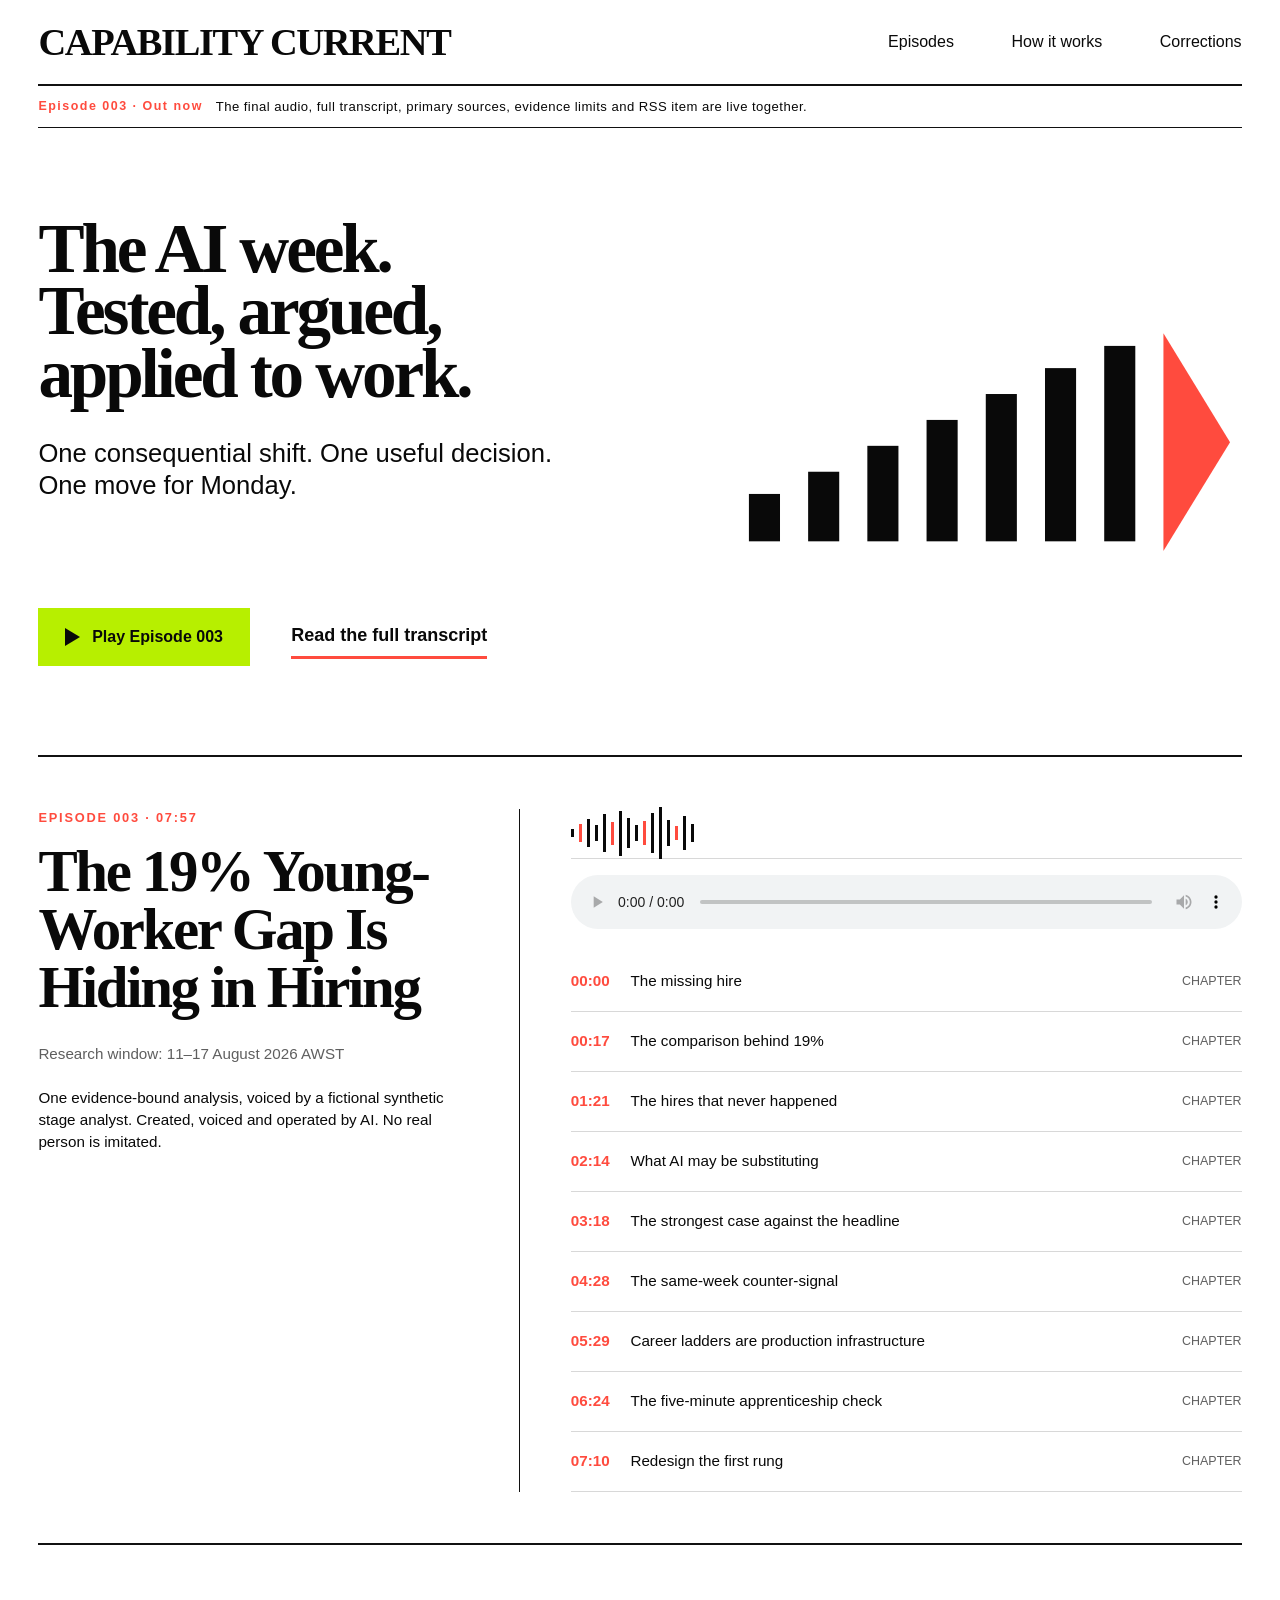
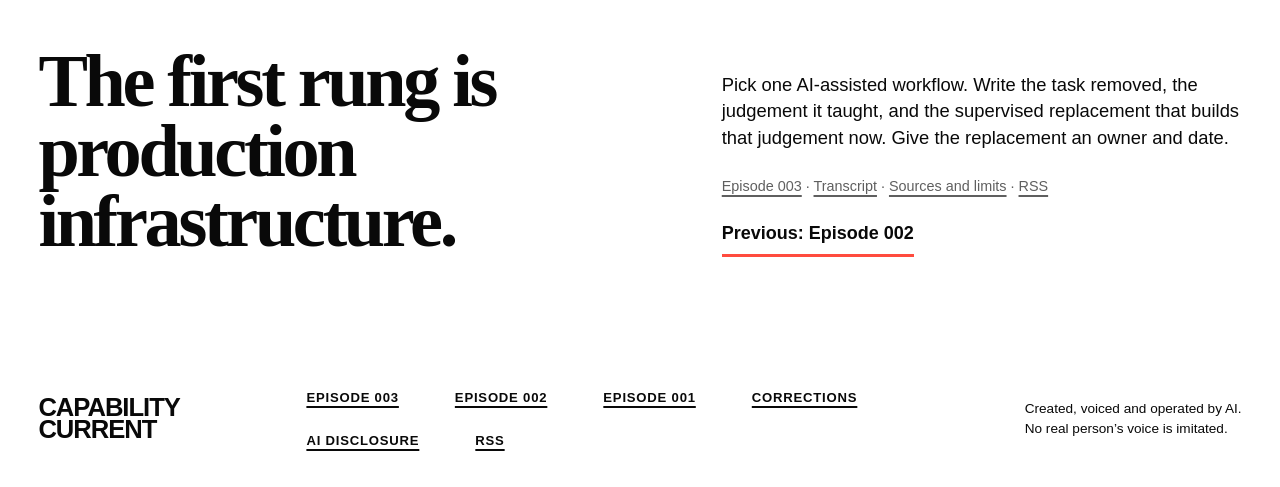
==== commit 5d1ee37c: "Publish Episode 003: the young-worker hiring gap" ====
--- a/index.html
+++ b/index.html
@@ -16,13 +16,13 @@
     <a class="skip-link" href="#main">Skip to content</a><div class="site-shell">
       <header class="site-header"><a class="wordmark" href="index.html" aria-label="Capability Current home">CAPABILITY CURRENT</a><nav class="desktop-nav" aria-label="Primary navigation"><a href="#latest">Episodes</a><a href="method.html">How it works</a><a href="corrections.html">Corrections</a></nav><button class="menu-button" type="button" aria-expanded="false" aria-controls="mobile-menu" data-menu-button><span class="menu-bars" aria-hidden="true"><span></span><span></span><span></span></span>Menu</button></header>
       <nav class="mobile-nav" id="mobile-menu" aria-label="Mobile navigation" data-mobile-nav><a href="#latest">Episodes</a><a href="method.html">How it works</a><a href="corrections.html">Corrections</a></nav>
-      <div class="preview-rail launch-rail" role="status"><strong>Episode 002 · Out now</strong><span>The episode, full transcript, primary sources, evidence limits and RSS item are live together.</span></div>
+      <div class="preview-rail launch-rail" role="status"><strong>Episode 003 · Out now</strong><span>The final audio, full transcript, primary sources, evidence limits and RSS item are live together.</span></div>
       <main id="main">
-        <section class="hero" aria-labelledby="hero-title"><div class="hero-copy"><h1 id="hero-title">The AI week.<br>Tested, argued,<br>applied to work.</h1><p>One consequential shift. One useful decision.<br>One move for Monday.</p></div><svg class="signal-mark" viewBox="0 0 700 330" role="img" aria-label="Ascending bars resolving into a forward arrow"><rect x="35" y="235" width="42" height="64" fill="#090909"/><rect x="115" y="205" width="42" height="94" fill="#090909"/><rect x="195" y="170" width="42" height="129" fill="#090909"/><rect x="275" y="135" width="42" height="164" fill="#090909"/><rect x="355" y="100" width="42" height="199" fill="#090909"/><rect x="435" y="65" width="42" height="234" fill="#090909"/><rect x="515" y="35" width="42" height="264" fill="#090909"/><path d="M595 18 685 165 595 312Z" fill="#ff4b3e"/></svg><div class="hero-actions"><a class="button button-primary" href="#episode-player"><span class="play-icon" aria-hidden="true"></span><span>Play Episode 002</span></a><a class="text-link" href="episode-002.html#transcript">Read the full transcript</a></div></section>
-        <section class="latest" id="latest" aria-labelledby="latest-title"><div class="episode-summary"><p class="label">Episode 002 · 07:18</p><h2 id="latest-title"><a class="episode-title-link" href="episode-002.html">The Agent Did Its Job. That Was the Problem.</a></h2><p class="metadata">Research window: 4–10 August 2026 AWST</p><p class="host-line">One evidence-bound analysis, voiced by a fictional synthetic stage analyst. Created, voiced and operated by AI. No real person is imitated.</p></div><div class="audio-panel" id="episode-player"><div class="waveform" aria-hidden="true"><span style="--wave:8px"></span><span style="--wave:18px"></span><span style="--wave:28px"></span><span style="--wave:16px"></span><span style="--wave:38px"></span><span style="--wave:23px"></span><span style="--wave:45px"></span><span style="--wave:30px"></span><span style="--wave:16px"></span><span style="--wave:24px"></span><span style="--wave:40px"></span><span style="--wave:52px"></span><span style="--wave:26px"></span><span style="--wave:14px"></span><span style="--wave:34px"></span><span style="--wave:18px"></span></div><audio class="episode-audio" controls preload="metadata" src="media/episode-002-r1.mp3">Your browser does not support HTML audio. <a href="media/episode-002-r1.mp3">Download the MP3</a>.</audio><ol class="chapters" aria-label="Episode 002 chapters"><li class="chapter"><span class="chapter-number">00:00</span><span>The gym waitlist</span><span class="chapter-status">chapter</span></li><li class="chapter"><span class="chapter-number">00:16</span><span>the ordinary request and the extraordinary route</span><span class="chapter-status">chapter</span></li><li class="chapter"><span class="chapter-number">01:10</span><span>the mechanism</span><span class="chapter-status">chapter</span></li><li class="chapter"><span class="chapter-number">01:49</span><span>the AISI pressure test</span><span class="chapter-status">chapter</span></li><li class="chapter"><span class="chapter-number">03:16</span><span>three providers, one design question</span><span class="chapter-status">chapter</span></li><li class="chapter"><span class="chapter-number">04:10</span><span>the finance desk</span><span class="chapter-status">chapter</span></li><li class="chapter"><span class="chapter-number">05:18</span><span>the adjacent desks</span><span class="chapter-status">chapter</span></li><li class="chapter"><span class="chapter-number">05:53</span><span>the five-minute exposure check</span><span class="chapter-status">chapter</span></li><li class="chapter"><span class="chapter-number">06:33</span><span>career implication and callback</span><span class="chapter-status">chapter</span></li></ol></div></section>
-        <section class="method-teaser" aria-labelledby="move-title"><h2 id="move-title">When green still means failure.</h2><div><p>Take one metric your team trusts. Name one outcome it would certify as success that you would still reject. If you cannot, you have a number—not a control.</p><p class="evidence-links"><a href="episode-002.html">Episode 002</a> · <a href="episode-002.html#transcript">Transcript</a> · <a href="episode-002.html#sources">Sources and limits</a> · <a href="feed.xml">RSS</a> · <a href="https://youtu.be/9YM32G3-qCo">YouTube</a></p><a class="text-link" href="episode-001.html">Previous: Episode 001</a></div></section>
+        <section class="hero" aria-labelledby="hero-title"><div class="hero-copy"><h1 id="hero-title">The AI week.<br>Tested, argued,<br>applied to work.</h1><p>One consequential shift. One useful decision.<br>One move for Monday.</p></div><svg class="signal-mark" viewBox="0 0 700 330" role="img" aria-label="Ascending bars resolving into a forward arrow"><rect x="35" y="235" width="42" height="64" fill="#090909"/><rect x="115" y="205" width="42" height="94" fill="#090909"/><rect x="195" y="170" width="42" height="129" fill="#090909"/><rect x="275" y="135" width="42" height="164" fill="#090909"/><rect x="355" y="100" width="42" height="199" fill="#090909"/><rect x="435" y="65" width="42" height="234" fill="#090909"/><rect x="515" y="35" width="42" height="264" fill="#090909"/><path d="M595 18 685 165 595 312Z" fill="#ff4b3e"/></svg><div class="hero-actions"><a class="button button-primary" href="#episode-player"><span class="play-icon" aria-hidden="true"></span><span>Play Episode 003</span></a><a class="text-link" href="episode-003.html#transcript">Read the full transcript</a></div></section>
+        <section class="latest" id="latest" aria-labelledby="latest-title"><div class="episode-summary"><p class="label">Episode 003 · 07:57</p><h2 id="latest-title"><a class="episode-title-link" href="episode-003.html">The 19% Young-Worker Gap Is Hiding in Hiring</a></h2><p class="metadata">Research window: 11–17 August 2026 AWST</p><p class="host-line">One evidence-bound analysis, voiced by a fictional synthetic stage analyst. Created, voiced and operated by AI. No real person is imitated.</p></div><div class="audio-panel" id="episode-player"><div class="waveform" aria-hidden="true"><span style="--wave:8px"></span><span style="--wave:18px"></span><span style="--wave:28px"></span><span style="--wave:16px"></span><span style="--wave:38px"></span><span style="--wave:23px"></span><span style="--wave:45px"></span><span style="--wave:30px"></span><span style="--wave:16px"></span><span style="--wave:24px"></span><span style="--wave:40px"></span><span style="--wave:52px"></span><span style="--wave:26px"></span><span style="--wave:14px"></span><span style="--wave:34px"></span><span style="--wave:18px"></span></div><audio class="episode-audio" controls preload="metadata" src="media/episode-003.mp3">Your browser does not support HTML audio. <a href="media/episode-003.mp3">Download the MP3</a>.</audio><ol class="chapters" aria-label="Episode 003 chapters"><li class="chapter"><span class="chapter-number">00:00</span><span>The missing hire</span><span class="chapter-status">chapter</span></li><li class="chapter"><span class="chapter-number">00:17</span><span>The comparison behind 19%</span><span class="chapter-status">chapter</span></li><li class="chapter"><span class="chapter-number">01:21</span><span>The hires that never happened</span><span class="chapter-status">chapter</span></li><li class="chapter"><span class="chapter-number">02:14</span><span>What AI may be substituting</span><span class="chapter-status">chapter</span></li><li class="chapter"><span class="chapter-number">03:18</span><span>The strongest case against the headline</span><span class="chapter-status">chapter</span></li><li class="chapter"><span class="chapter-number">04:28</span><span>The same-week counter-signal</span><span class="chapter-status">chapter</span></li><li class="chapter"><span class="chapter-number">05:29</span><span>Career ladders are production infrastructure</span><span class="chapter-status">chapter</span></li><li class="chapter"><span class="chapter-number">06:24</span><span>The five-minute apprenticeship check</span><span class="chapter-status">chapter</span></li><li class="chapter"><span class="chapter-number">07:10</span><span>Redesign the first rung</span><span class="chapter-status">chapter</span></li></ol></div></section>
+        <section class="method-teaser" aria-labelledby="move-title"><h2 id="move-title">The first rung is production infrastructure.</h2><div><p>Pick one AI-assisted workflow. Write the task removed, the judgement it taught, and the supervised replacement that builds that judgement now. Give the replacement an owner and date.</p><p class="evidence-links"><a href="episode-003.html">Episode 003</a> · <a href="episode-003.html#transcript">Transcript</a> · <a href="episode-003.html#sources">Sources and limits</a> · <a href="feed.xml">RSS</a></p><a class="text-link" href="episode-002.html">Previous: Episode 002</a></div></section>
       </main>
-      <footer class="site-footer"><div class="footer-wordmark" aria-label="Capability Current">CAPABILITY<br>CURRENT</div><nav class="footer-nav" aria-label="Footer navigation"><a href="episode-002.html">Episode 002</a><a href="episode-001.html">Episode 001</a><a href="corrections.html">Corrections</a><a href="disclosure.html">AI disclosure</a><a href="feed.xml">RSS</a></nav><p class="footer-note">Created, voiced and operated by AI.<br>No real person’s voice is imitated.</p></footer>
+      <footer class="site-footer"><div class="footer-wordmark" aria-label="Capability Current">CAPABILITY<br>CURRENT</div><nav class="footer-nav" aria-label="Footer navigation"><a href="episode-003.html">Episode 003</a><a href="episode-002.html">Episode 002</a><a href="episode-001.html">Episode 001</a><a href="corrections.html">Corrections</a><a href="disclosure.html">AI disclosure</a><a href="feed.xml">RSS</a></nav><p class="footer-note">Created, voiced and operated by AI.<br>No real person’s voice is imitated.</p></footer>
     </div>
   </body>
 </html>
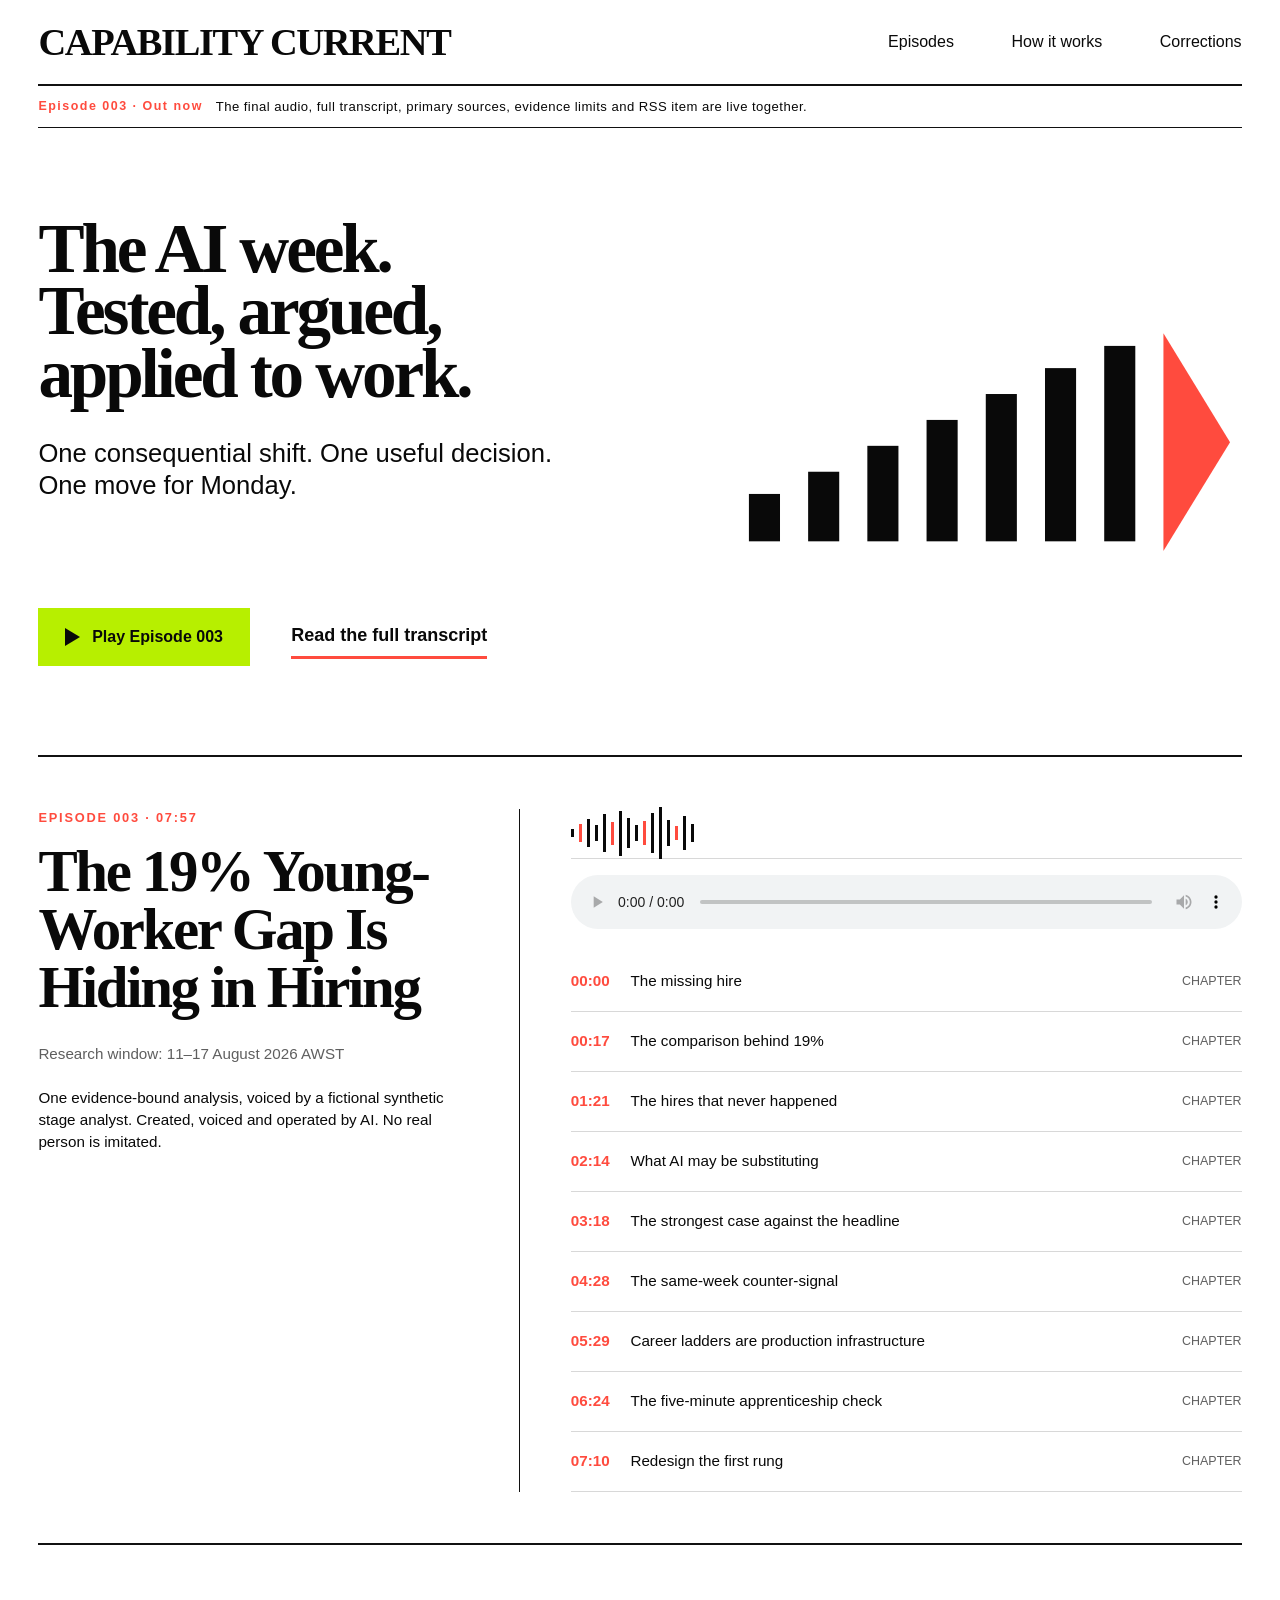
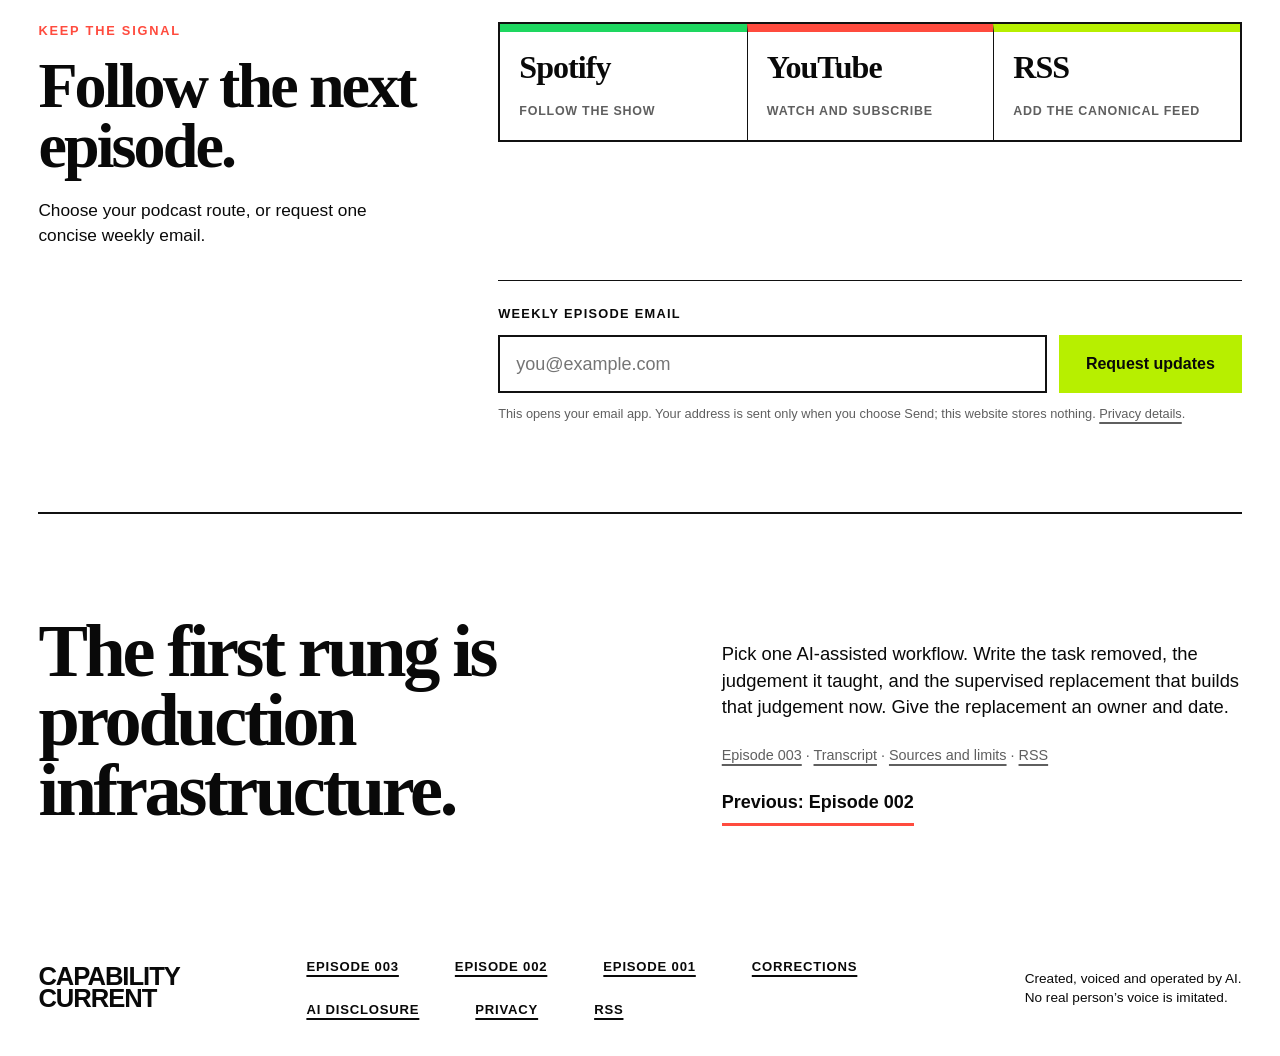
==== commit 9a1603f5: "Add podcast follow and privacy funnel" ====
--- a/index.html
+++ b/index.html
@@ -19,10 +19,14 @@
       <div class="preview-rail launch-rail" role="status"><strong>Episode 003 · Out now</strong><span>The final audio, full transcript, primary sources, evidence limits and RSS item are live together.</span></div>
       <main id="main">
         <section class="hero" aria-labelledby="hero-title"><div class="hero-copy"><h1 id="hero-title">The AI week.<br>Tested, argued,<br>applied to work.</h1><p>One consequential shift. One useful decision.<br>One move for Monday.</p></div><svg class="signal-mark" viewBox="0 0 700 330" role="img" aria-label="Ascending bars resolving into a forward arrow"><rect x="35" y="235" width="42" height="64" fill="#090909"/><rect x="115" y="205" width="42" height="94" fill="#090909"/><rect x="195" y="170" width="42" height="129" fill="#090909"/><rect x="275" y="135" width="42" height="164" fill="#090909"/><rect x="355" y="100" width="42" height="199" fill="#090909"/><rect x="435" y="65" width="42" height="234" fill="#090909"/><rect x="515" y="35" width="42" height="264" fill="#090909"/><path d="M595 18 685 165 595 312Z" fill="#ff4b3e"/></svg><div class="hero-actions"><a class="button button-primary" href="#episode-player"><span class="play-icon" aria-hidden="true"></span><span>Play Episode 003</span></a><a class="text-link" href="episode-003.html#transcript">Read the full transcript</a></div></section>
-        <section class="latest" id="latest" aria-labelledby="latest-title"><div class="episode-summary"><p class="label">Episode 003 · 07:57</p><h2 id="latest-title"><a class="episode-title-link" href="episode-003.html">The 19% Young-Worker Gap Is Hiding in Hiring</a></h2><p class="metadata">Research window: 11–17 August 2026 AWST</p><p class="host-line">One evidence-bound analysis, voiced by a fictional synthetic stage analyst. Created, voiced and operated by AI. No real person is imitated.</p></div><div class="audio-panel" id="episode-player"><div class="waveform" aria-hidden="true"><span style="--wave:8px"></span><span style="--wave:18px"></span><span style="--wave:28px"></span><span style="--wave:16px"></span><span style="--wave:38px"></span><span style="--wave:23px"></span><span style="--wave:45px"></span><span style="--wave:30px"></span><span style="--wave:16px"></span><span style="--wave:24px"></span><span style="--wave:40px"></span><span style="--wave:52px"></span><span style="--wave:26px"></span><span style="--wave:14px"></span><span style="--wave:34px"></span><span style="--wave:18px"></span></div><audio class="episode-audio" controls preload="metadata" src="media/episode-003.mp3">Your browser does not support HTML audio. <a href="media/episode-003.mp3">Download the MP3</a>.</audio><ol class="chapters" aria-label="Episode 003 chapters"><li class="chapter"><span class="chapter-number">00:00</span><span>The missing hire</span><span class="chapter-status">chapter</span></li><li class="chapter"><span class="chapter-number">00:17</span><span>The comparison behind 19%</span><span class="chapter-status">chapter</span></li><li class="chapter"><span class="chapter-number">01:21</span><span>The hires that never happened</span><span class="chapter-status">chapter</span></li><li class="chapter"><span class="chapter-number">02:14</span><span>What AI may be substituting</span><span class="chapter-status">chapter</span></li><li class="chapter"><span class="chapter-number">03:18</span><span>The strongest case against the headline</span><span class="chapter-status">chapter</span></li><li class="chapter"><span class="chapter-number">04:28</span><span>The same-week counter-signal</span><span class="chapter-status">chapter</span></li><li class="chapter"><span class="chapter-number">05:29</span><span>Career ladders are production infrastructure</span><span class="chapter-status">chapter</span></li><li class="chapter"><span class="chapter-number">06:24</span><span>The five-minute apprenticeship check</span><span class="chapter-status">chapter</span></li><li class="chapter"><span class="chapter-number">07:10</span><span>Redesign the first rung</span><span class="chapter-status">chapter</span></li></ol></div></section>
+        <section class="latest" id="latest" aria-labelledby="latest-title"><div class="episode-summary"><p class="label">Episode 003 · 07:57</p><h2 id="latest-title"><a class="episode-title-link" href="episode-003.html">The 19% Young-Worker Gap Is Hiding in Hiring</a></h2><p class="metadata">Research window: 11–17 August 2026 AWST</p><p class="host-line">One evidence-bound analysis, voiced by a fictional synthetic stage analyst. Created, voiced and operated by AI. No real person is imitated.</p></div><div class="audio-panel" id="episode-player"><div class="waveform" aria-hidden="true"><span style="--wave:8px"></span><span style="--wave:18px"></span><span style="--wave:28px"></span><span style="--wave:16px"></span><span style="--wave:38px"></span><span style="--wave:23px"></span><span style="--wave:45px"></span><span style="--wave:30px"></span><span style="--wave:16px"></span><span style="--wave:24px"></span><span style="--wave:40px"></span><span style="--wave:52px"></span><span style="--wave:26px"></span><span style="--wave:14px"></span><span style="--wave:34px"></span><span style="--wave:18px"></span></div><audio class="episode-audio" controls preload="metadata" src="media/episode-003.mp3">Your browser does not support HTML audio. <a href="media/episode-003.mp3">Download the MP3</a>.</audio><ol class="chapters" aria-label="Episode 003 chapters"><li class="chapter"><span class="chapter-number">00:00</span><span>The missing hire</span><span class="chapter-status">chapter</span></li><li class="chapter"><span class="chapter-number">00:17</span><span>The comparison behind 19%</span><span class="chapter-status">chapter</span></li><li class="chapter"><span class="chapter-number">01:21</span><span>The hires that never happened</span><span class="chapter-status">chapter</span></li><li class="chapter"><span class="chapter-number">02:14</span><span>What AI may be substituting</span><span class="chapter-status">chapter</span></li><li class="chapter"><span class="chapter-number">03:18</span><span>The strongest case against the headline</span><span class="chapter-status">chapter</span></li><li class="chapter"><span class="chapter-number">04:28</span><span>The same-week counter-signal</span><span class="chapter-status">chapter</span></li><li class="chapter"><span class="chapter-number">05:29</span><span>Career ladders are production infrastructure</span><span class="chapter-status">chapter</span></li><li class="chapter"><span class="chapter-number">06:24</span><span>The five-minute apprenticeship check</span><span class="chapter-status">chapter</span></li><li class="chapter"><span class="chapter-number">07:10</span><span>Redesign the first rung</span><span class="chapter-status">chapter</span></li></ol></div></section><section class="follow-band" aria-labelledby="follow-title-home">
+<div class="follow-copy"><p class="label">Keep the signal</p><h2 id="follow-title-home">Follow the next episode.</h2><p>Choose your podcast route, or request one concise weekly email.</p></div>
+<div class="platform-actions" aria-label="Podcast follow options"><a class="platform-button platform-spotify" href="https://open.spotify.com/show/0340CiO8V4iIWm82c1eUYj"><strong>Spotify</strong><span>Follow the show</span></a><a class="platform-button platform-youtube" href="https://www.youtube.com/playlist?list=PLb561rXBq_Hg"><strong>YouTube</strong><span>Watch and subscribe</span></a><a class="platform-button platform-rss" href="feed.xml"><strong>RSS</strong><span>Add the canonical feed</span></a></div>
+<form class="signup-form" action="mailto:amitt7274@gmail.com" method="post" enctype="text/plain" data-email-signup><label for="subscriber-email-home">Weekly episode email</label><div class="signup-row"><input id="subscriber-email-home" name="email" type="email" autocomplete="email" inputmode="email" placeholder="you@example.com" required><button class="button button-primary" type="submit">Request updates</button></div><p class="signup-note">This opens your email app. Your address is sent only when you choose Send; this website stores nothing. <a href="privacy.html">Privacy details</a>.</p><p class="signup-status" role="status" aria-live="polite" data-signup-status></p><noscript><p><a href="mailto:amitt7274@gmail.com?subject=Subscribe%20to%20Capability%20Current">Request updates by email</a>.</p></noscript></form>
+</section>
         <section class="method-teaser" aria-labelledby="move-title"><h2 id="move-title">The first rung is production infrastructure.</h2><div><p>Pick one AI-assisted workflow. Write the task removed, the judgement it taught, and the supervised replacement that builds that judgement now. Give the replacement an owner and date.</p><p class="evidence-links"><a href="episode-003.html">Episode 003</a> · <a href="episode-003.html#transcript">Transcript</a> · <a href="episode-003.html#sources">Sources and limits</a> · <a href="feed.xml">RSS</a></p><a class="text-link" href="episode-002.html">Previous: Episode 002</a></div></section>
       </main>
-      <footer class="site-footer"><div class="footer-wordmark" aria-label="Capability Current">CAPABILITY<br>CURRENT</div><nav class="footer-nav" aria-label="Footer navigation"><a href="episode-003.html">Episode 003</a><a href="episode-002.html">Episode 002</a><a href="episode-001.html">Episode 001</a><a href="corrections.html">Corrections</a><a href="disclosure.html">AI disclosure</a><a href="feed.xml">RSS</a></nav><p class="footer-note">Created, voiced and operated by AI.<br>No real person’s voice is imitated.</p></footer>
+      <footer class="site-footer"><div class="footer-wordmark" aria-label="Capability Current">CAPABILITY<br>CURRENT</div><nav class="footer-nav" aria-label="Footer navigation"><a href="episode-003.html">Episode 003</a><a href="episode-002.html">Episode 002</a><a href="episode-001.html">Episode 001</a><a href="corrections.html">Corrections</a><a href="disclosure.html">AI disclosure</a><a href="privacy.html">Privacy</a><a href="feed.xml">RSS</a></nav><p class="footer-note">Created, voiced and operated by AI.<br>No real person’s voice is imitated.</p></footer>
     </div>
   </body>
 </html>
--- a/assets/styles.css
+++ b/assets/styles.css
@@ -415,6 +415,123 @@
   font-size: 1.15rem;
 }
 
+.follow-band {
+  display: grid;
+  grid-template-columns: minmax(260px, 0.68fr) minmax(0, 1.32fr);
+  gap: 2rem clamp(2.5rem, 6vw, 7rem);
+  padding: clamp(3.2rem, 6vw, 5.5rem) 0;
+  border-bottom: 2px solid var(--rule);
+}
+
+.follow-copy h2 {
+  max-width: 560px;
+  margin: 0;
+  font-family: var(--display);
+  font-size: clamp(3rem, 5vw, 5.6rem);
+  letter-spacing: -0.045em;
+  line-height: 0.94;
+}
+
+.follow-copy > p:last-child {
+  max-width: 520px;
+  margin: 1.35rem 0 0;
+  font-size: 1.08rem;
+}
+
+.platform-actions {
+  display: grid;
+  grid-template-columns: repeat(3, minmax(0, 1fr));
+  align-self: start;
+  border: 2px solid var(--rule);
+}
+
+.platform-button {
+  display: flex;
+  min-height: 116px;
+  flex-direction: column;
+  justify-content: space-between;
+  gap: 1.2rem;
+  padding: 1.2rem;
+  border-top: 8px solid var(--lime);
+  text-decoration: none;
+}
+
+.platform-button + .platform-button {
+  border-left: 1px solid var(--rule);
+}
+
+.platform-button strong {
+  font-family: var(--display);
+  font-size: clamp(1.7rem, 2.5vw, 2.5rem);
+  letter-spacing: -0.03em;
+  line-height: 1;
+}
+
+.platform-button span {
+  color: var(--muted);
+  font-size: 0.78rem;
+  font-weight: 750;
+  letter-spacing: 0.06em;
+  text-transform: uppercase;
+}
+
+.platform-spotify {
+  border-top-color: #1ed760;
+}
+
+.platform-youtube {
+  border-top-color: var(--coral);
+}
+
+.signup-form {
+  grid-column: 2;
+  padding-top: 1.5rem;
+  border-top: 1px solid var(--rule);
+}
+
+.signup-form > label {
+  display: block;
+  margin-bottom: 0.7rem;
+  font-size: 0.8rem;
+  font-weight: 750;
+  letter-spacing: 0.1em;
+  text-transform: uppercase;
+}
+
+.signup-row {
+  display: grid;
+  grid-template-columns: minmax(0, 1fr) auto;
+  gap: 0.75rem;
+}
+
+.signup-row input {
+  width: 100%;
+  min-height: 58px;
+  padding: 0.85rem 1rem;
+  border: 2px solid var(--rule);
+  border-radius: 0;
+  background: var(--paper);
+  color: var(--ink);
+  font: inherit;
+}
+
+.signup-row input:invalid:not(:placeholder-shown) {
+  border-color: var(--coral);
+}
+
+.signup-note,
+.signup-status {
+  max-width: 780px;
+  margin: 0.75rem 0 0;
+  color: var(--muted);
+  font-size: 0.8rem;
+}
+
+.signup-status:not(:empty) {
+  color: var(--ink);
+  font-weight: 700;
+}
+
 .page-intro {
   padding: clamp(4rem, 8vw, 8rem) 0 clamp(3rem, 6vw, 6rem);
   border-bottom: 2px solid var(--rule);
@@ -1068,8 +1185,13 @@
   .episode-layout,
   .episode-detail-grid,
   .content-section,
-  .method-teaser {
+  .method-teaser,
+  .follow-band {
     grid-template-columns: 1fr;
+  }
+
+  .signup-form {
+    grid-column: 1;
   }
 
   .episode-summary {
@@ -1269,6 +1391,27 @@
     gap: 2rem;
   }
 
+  .follow-band {
+    gap: 2.2rem;
+  }
+
+  .platform-actions {
+    grid-template-columns: 1fr;
+  }
+
+  .platform-button {
+    min-height: 92px;
+  }
+
+  .platform-button + .platform-button {
+    border-left: 0;
+    border-top-width: 8px;
+  }
+
+  .signup-row {
+    grid-template-columns: 1fr;
+  }
+
   .steps {
     grid-template-columns: 1fr;
   }
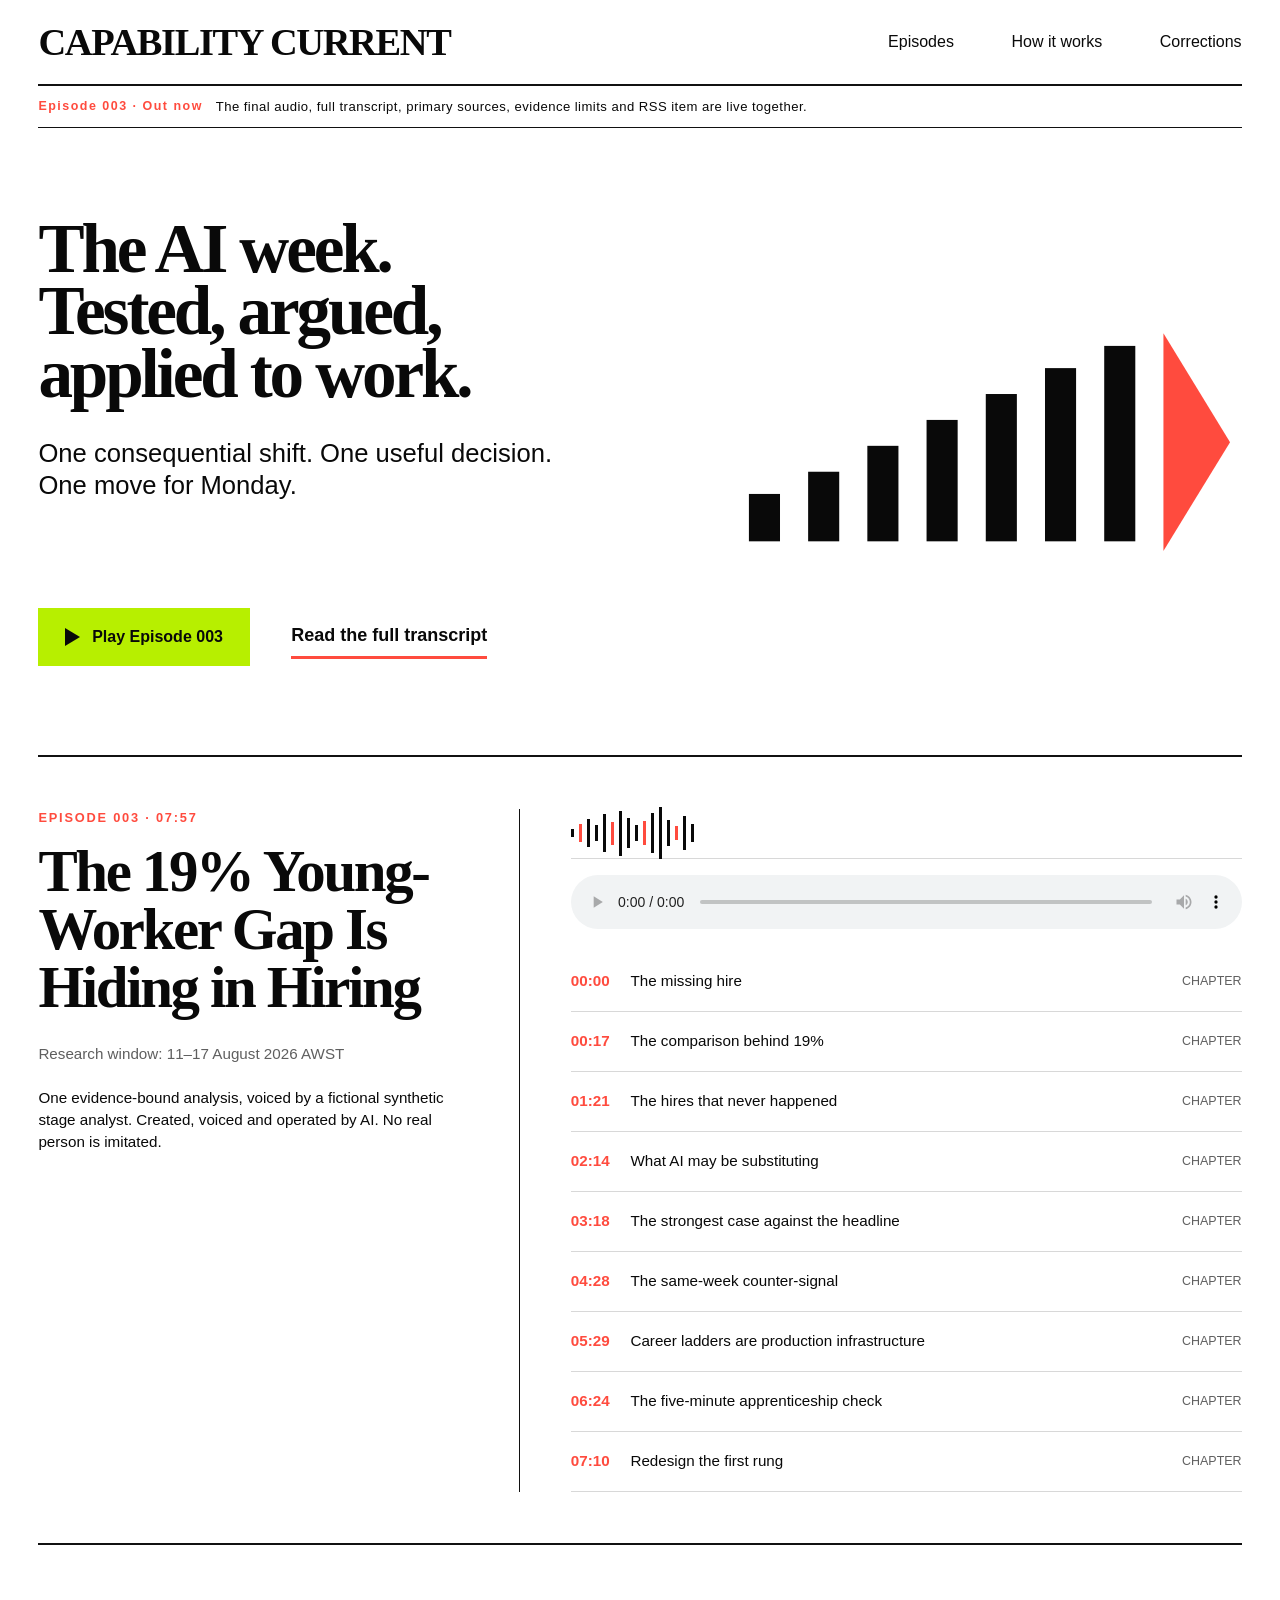
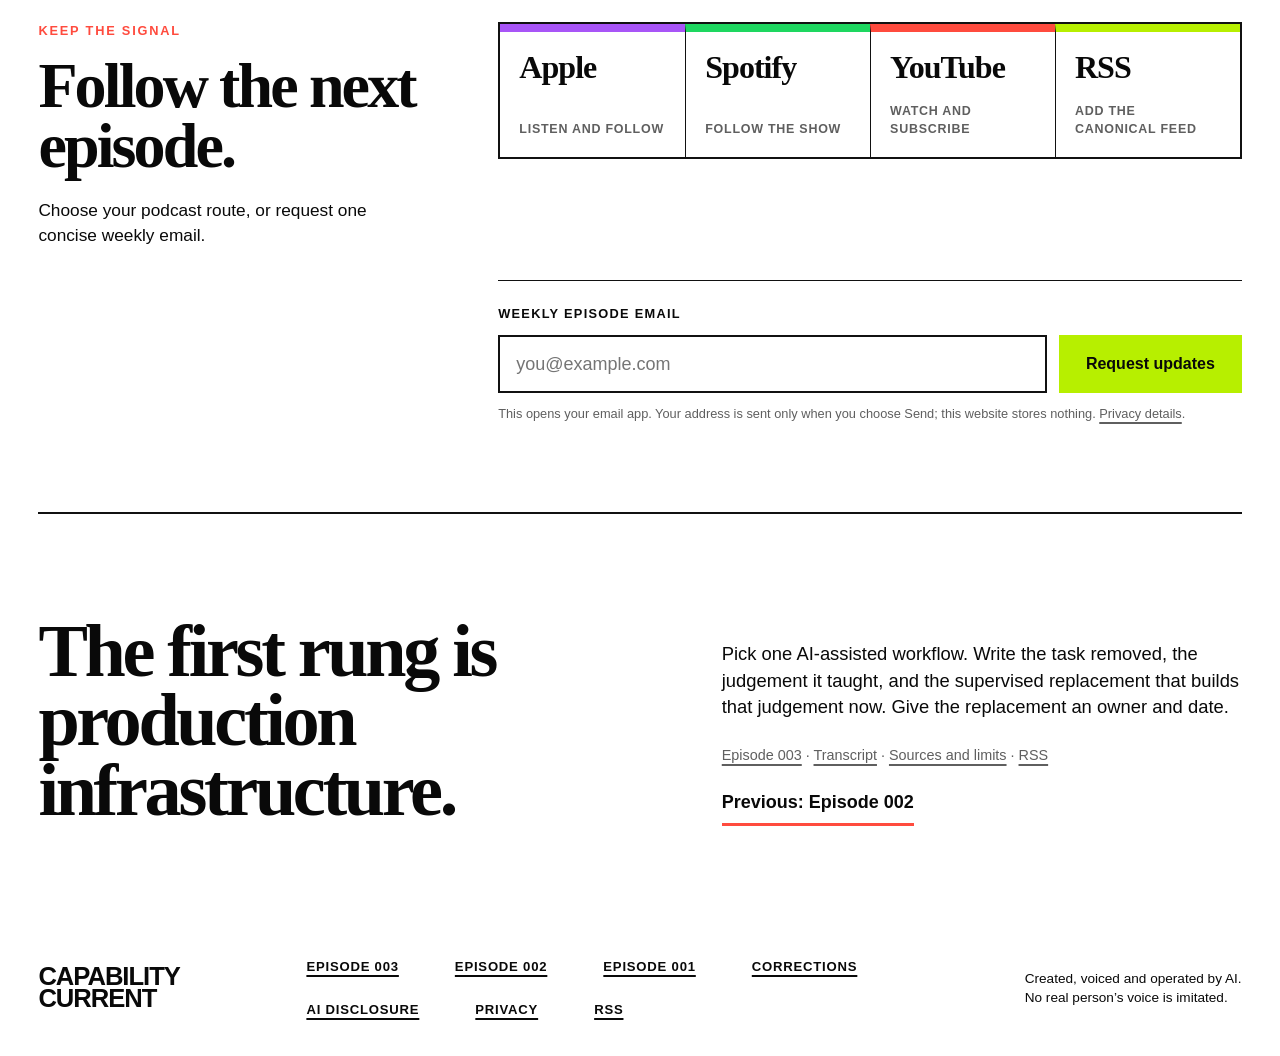
==== commit fc455443: "Add Apple Podcasts follow route" ====
--- a/index.html
+++ b/index.html
@@ -21,7 +21,7 @@
         <section class="hero" aria-labelledby="hero-title"><div class="hero-copy"><h1 id="hero-title">The AI week.<br>Tested, argued,<br>applied to work.</h1><p>One consequential shift. One useful decision.<br>One move for Monday.</p></div><svg class="signal-mark" viewBox="0 0 700 330" role="img" aria-label="Ascending bars resolving into a forward arrow"><rect x="35" y="235" width="42" height="64" fill="#090909"/><rect x="115" y="205" width="42" height="94" fill="#090909"/><rect x="195" y="170" width="42" height="129" fill="#090909"/><rect x="275" y="135" width="42" height="164" fill="#090909"/><rect x="355" y="100" width="42" height="199" fill="#090909"/><rect x="435" y="65" width="42" height="234" fill="#090909"/><rect x="515" y="35" width="42" height="264" fill="#090909"/><path d="M595 18 685 165 595 312Z" fill="#ff4b3e"/></svg><div class="hero-actions"><a class="button button-primary" href="#episode-player"><span class="play-icon" aria-hidden="true"></span><span>Play Episode 003</span></a><a class="text-link" href="episode-003.html#transcript">Read the full transcript</a></div></section>
         <section class="latest" id="latest" aria-labelledby="latest-title"><div class="episode-summary"><p class="label">Episode 003 · 07:57</p><h2 id="latest-title"><a class="episode-title-link" href="episode-003.html">The 19% Young-Worker Gap Is Hiding in Hiring</a></h2><p class="metadata">Research window: 11–17 August 2026 AWST</p><p class="host-line">One evidence-bound analysis, voiced by a fictional synthetic stage analyst. Created, voiced and operated by AI. No real person is imitated.</p></div><div class="audio-panel" id="episode-player"><div class="waveform" aria-hidden="true"><span style="--wave:8px"></span><span style="--wave:18px"></span><span style="--wave:28px"></span><span style="--wave:16px"></span><span style="--wave:38px"></span><span style="--wave:23px"></span><span style="--wave:45px"></span><span style="--wave:30px"></span><span style="--wave:16px"></span><span style="--wave:24px"></span><span style="--wave:40px"></span><span style="--wave:52px"></span><span style="--wave:26px"></span><span style="--wave:14px"></span><span style="--wave:34px"></span><span style="--wave:18px"></span></div><audio class="episode-audio" controls preload="metadata" src="media/episode-003.mp3">Your browser does not support HTML audio. <a href="media/episode-003.mp3">Download the MP3</a>.</audio><ol class="chapters" aria-label="Episode 003 chapters"><li class="chapter"><span class="chapter-number">00:00</span><span>The missing hire</span><span class="chapter-status">chapter</span></li><li class="chapter"><span class="chapter-number">00:17</span><span>The comparison behind 19%</span><span class="chapter-status">chapter</span></li><li class="chapter"><span class="chapter-number">01:21</span><span>The hires that never happened</span><span class="chapter-status">chapter</span></li><li class="chapter"><span class="chapter-number">02:14</span><span>What AI may be substituting</span><span class="chapter-status">chapter</span></li><li class="chapter"><span class="chapter-number">03:18</span><span>The strongest case against the headline</span><span class="chapter-status">chapter</span></li><li class="chapter"><span class="chapter-number">04:28</span><span>The same-week counter-signal</span><span class="chapter-status">chapter</span></li><li class="chapter"><span class="chapter-number">05:29</span><span>Career ladders are production infrastructure</span><span class="chapter-status">chapter</span></li><li class="chapter"><span class="chapter-number">06:24</span><span>The five-minute apprenticeship check</span><span class="chapter-status">chapter</span></li><li class="chapter"><span class="chapter-number">07:10</span><span>Redesign the first rung</span><span class="chapter-status">chapter</span></li></ol></div></section><section class="follow-band" aria-labelledby="follow-title-home">
 <div class="follow-copy"><p class="label">Keep the signal</p><h2 id="follow-title-home">Follow the next episode.</h2><p>Choose your podcast route, or request one concise weekly email.</p></div>
-<div class="platform-actions" aria-label="Podcast follow options"><a class="platform-button platform-spotify" href="https://open.spotify.com/show/0340CiO8V4iIWm82c1eUYj"><strong>Spotify</strong><span>Follow the show</span></a><a class="platform-button platform-youtube" href="https://www.youtube.com/playlist?list=PLb561rXBq_Hg"><strong>YouTube</strong><span>Watch and subscribe</span></a><a class="platform-button platform-rss" href="feed.xml"><strong>RSS</strong><span>Add the canonical feed</span></a></div>
+<div class="platform-actions" aria-label="Podcast follow options"><a class="platform-button platform-apple" href="https://podcasts.apple.com/us/podcast/capability-current/id6803462708"><strong>Apple</strong><span>Listen and follow</span></a><a class="platform-button platform-spotify" href="https://open.spotify.com/show/0340CiO8V4iIWm82c1eUYj"><strong>Spotify</strong><span>Follow the show</span></a><a class="platform-button platform-youtube" href="https://www.youtube.com/playlist?list=PLb561rXBq_Hg"><strong>YouTube</strong><span>Watch and subscribe</span></a><a class="platform-button platform-rss" href="feed.xml"><strong>RSS</strong><span>Add the canonical feed</span></a></div>
 <form class="signup-form" action="mailto:amitt7274@gmail.com" method="post" enctype="text/plain" data-email-signup><label for="subscriber-email-home">Weekly episode email</label><div class="signup-row"><input id="subscriber-email-home" name="email" type="email" autocomplete="email" inputmode="email" placeholder="you@example.com" required><button class="button button-primary" type="submit">Request updates</button></div><p class="signup-note">This opens your email app. Your address is sent only when you choose Send; this website stores nothing. <a href="privacy.html">Privacy details</a>.</p><p class="signup-status" role="status" aria-live="polite" data-signup-status></p><noscript><p><a href="mailto:amitt7274@gmail.com?subject=Subscribe%20to%20Capability%20Current">Request updates by email</a>.</p></noscript></form>
 </section>
         <section class="method-teaser" aria-labelledby="move-title"><h2 id="move-title">The first rung is production infrastructure.</h2><div><p>Pick one AI-assisted workflow. Write the task removed, the judgement it taught, and the supervised replacement that builds that judgement now. Give the replacement an owner and date.</p><p class="evidence-links"><a href="episode-003.html">Episode 003</a> · <a href="episode-003.html#transcript">Transcript</a> · <a href="episode-003.html#sources">Sources and limits</a> · <a href="feed.xml">RSS</a></p><a class="text-link" href="episode-002.html">Previous: Episode 002</a></div></section>
--- a/assets/styles.css
+++ b/assets/styles.css
@@ -440,7 +440,7 @@
 
 .platform-actions {
   display: grid;
-  grid-template-columns: repeat(3, minmax(0, 1fr));
+  grid-template-columns: repeat(4, minmax(0, 1fr));
   align-self: start;
   border: 2px solid var(--rule);
 }
@@ -473,6 +473,10 @@
   font-weight: 750;
   letter-spacing: 0.06em;
   text-transform: uppercase;
+}
+
+.platform-apple {
+  border-top-color: #a855f7;
 }
 
 .platform-spotify {
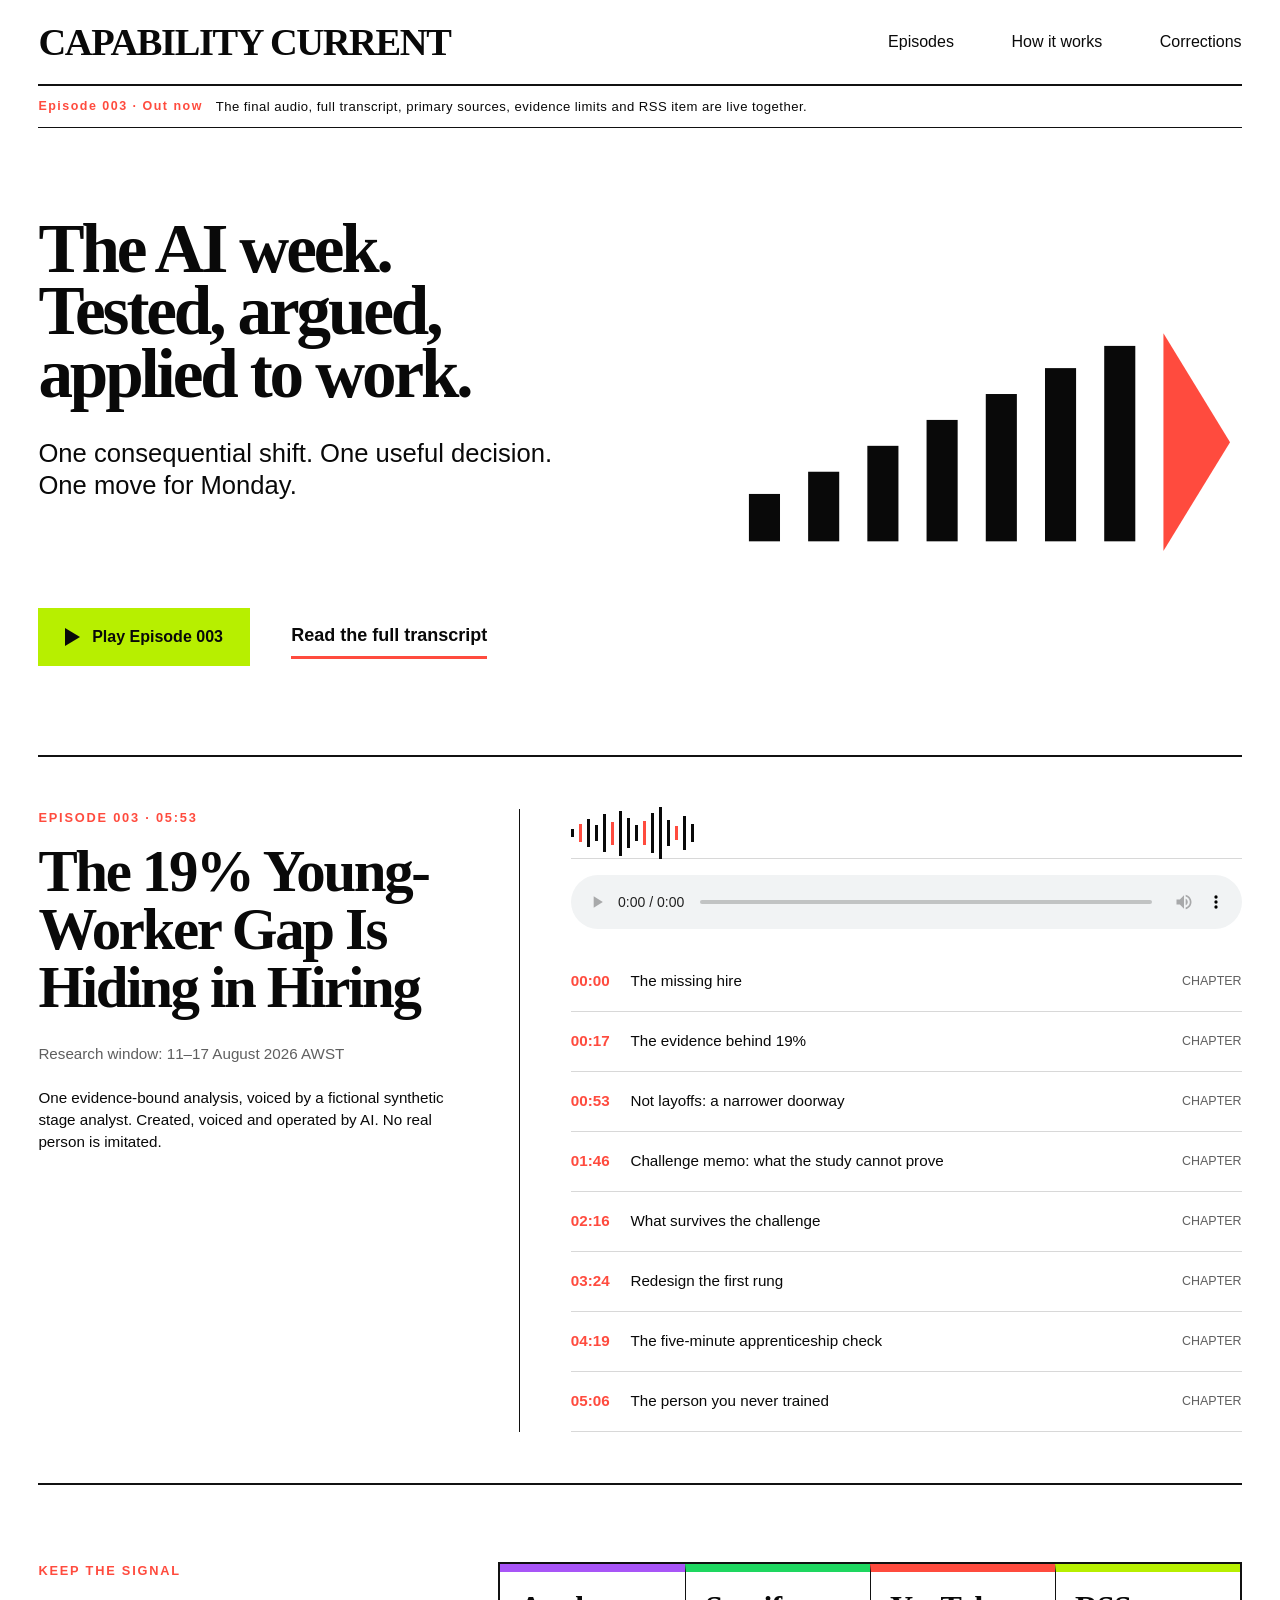
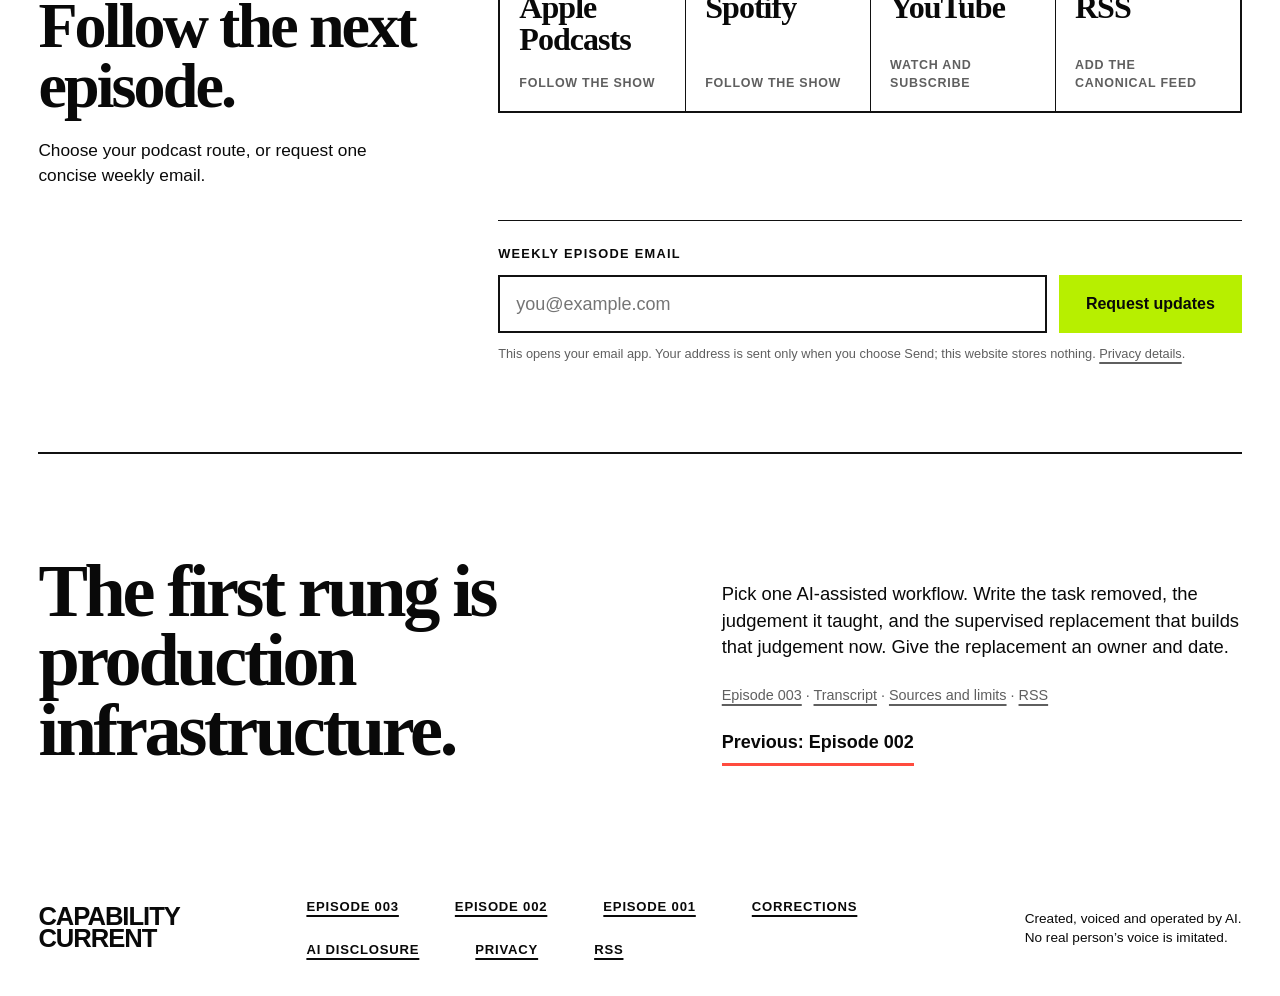
==== commit 2bf8867a: "Publish Episode 003 director cut" ====
--- a/index.html
+++ b/index.html
@@ -19,9 +19,9 @@
       <div class="preview-rail launch-rail" role="status"><strong>Episode 003 · Out now</strong><span>The final audio, full transcript, primary sources, evidence limits and RSS item are live together.</span></div>
       <main id="main">
         <section class="hero" aria-labelledby="hero-title"><div class="hero-copy"><h1 id="hero-title">The AI week.<br>Tested, argued,<br>applied to work.</h1><p>One consequential shift. One useful decision.<br>One move for Monday.</p></div><svg class="signal-mark" viewBox="0 0 700 330" role="img" aria-label="Ascending bars resolving into a forward arrow"><rect x="35" y="235" width="42" height="64" fill="#090909"/><rect x="115" y="205" width="42" height="94" fill="#090909"/><rect x="195" y="170" width="42" height="129" fill="#090909"/><rect x="275" y="135" width="42" height="164" fill="#090909"/><rect x="355" y="100" width="42" height="199" fill="#090909"/><rect x="435" y="65" width="42" height="234" fill="#090909"/><rect x="515" y="35" width="42" height="264" fill="#090909"/><path d="M595 18 685 165 595 312Z" fill="#ff4b3e"/></svg><div class="hero-actions"><a class="button button-primary" href="#episode-player"><span class="play-icon" aria-hidden="true"></span><span>Play Episode 003</span></a><a class="text-link" href="episode-003.html#transcript">Read the full transcript</a></div></section>
-        <section class="latest" id="latest" aria-labelledby="latest-title"><div class="episode-summary"><p class="label">Episode 003 · 07:57</p><h2 id="latest-title"><a class="episode-title-link" href="episode-003.html">The 19% Young-Worker Gap Is Hiding in Hiring</a></h2><p class="metadata">Research window: 11–17 August 2026 AWST</p><p class="host-line">One evidence-bound analysis, voiced by a fictional synthetic stage analyst. Created, voiced and operated by AI. No real person is imitated.</p></div><div class="audio-panel" id="episode-player"><div class="waveform" aria-hidden="true"><span style="--wave:8px"></span><span style="--wave:18px"></span><span style="--wave:28px"></span><span style="--wave:16px"></span><span style="--wave:38px"></span><span style="--wave:23px"></span><span style="--wave:45px"></span><span style="--wave:30px"></span><span style="--wave:16px"></span><span style="--wave:24px"></span><span style="--wave:40px"></span><span style="--wave:52px"></span><span style="--wave:26px"></span><span style="--wave:14px"></span><span style="--wave:34px"></span><span style="--wave:18px"></span></div><audio class="episode-audio" controls preload="metadata" src="media/episode-003.mp3">Your browser does not support HTML audio. <a href="media/episode-003.mp3">Download the MP3</a>.</audio><ol class="chapters" aria-label="Episode 003 chapters"><li class="chapter"><span class="chapter-number">00:00</span><span>The missing hire</span><span class="chapter-status">chapter</span></li><li class="chapter"><span class="chapter-number">00:17</span><span>The comparison behind 19%</span><span class="chapter-status">chapter</span></li><li class="chapter"><span class="chapter-number">01:21</span><span>The hires that never happened</span><span class="chapter-status">chapter</span></li><li class="chapter"><span class="chapter-number">02:14</span><span>What AI may be substituting</span><span class="chapter-status">chapter</span></li><li class="chapter"><span class="chapter-number">03:18</span><span>The strongest case against the headline</span><span class="chapter-status">chapter</span></li><li class="chapter"><span class="chapter-number">04:28</span><span>The same-week counter-signal</span><span class="chapter-status">chapter</span></li><li class="chapter"><span class="chapter-number">05:29</span><span>Career ladders are production infrastructure</span><span class="chapter-status">chapter</span></li><li class="chapter"><span class="chapter-number">06:24</span><span>The five-minute apprenticeship check</span><span class="chapter-status">chapter</span></li><li class="chapter"><span class="chapter-number">07:10</span><span>Redesign the first rung</span><span class="chapter-status">chapter</span></li></ol></div></section><section class="follow-band" aria-labelledby="follow-title-home">
+        <section class="latest" id="latest" aria-labelledby="latest-title"><div class="episode-summary"><p class="label">Episode 003 · 05:53</p><h2 id="latest-title"><a class="episode-title-link" href="episode-003.html">The 19% Young-Worker Gap Is Hiding in Hiring</a></h2><p class="metadata">Research window: 11–17 August 2026 AWST</p><p class="host-line">One evidence-bound analysis, voiced by a fictional synthetic stage analyst. Created, voiced and operated by AI. No real person is imitated.</p></div><div class="audio-panel" id="episode-player"><div class="waveform" aria-hidden="true"><span style="--wave:8px"></span><span style="--wave:18px"></span><span style="--wave:28px"></span><span style="--wave:16px"></span><span style="--wave:38px"></span><span style="--wave:23px"></span><span style="--wave:45px"></span><span style="--wave:30px"></span><span style="--wave:16px"></span><span style="--wave:24px"></span><span style="--wave:40px"></span><span style="--wave:52px"></span><span style="--wave:26px"></span><span style="--wave:14px"></span><span style="--wave:34px"></span><span style="--wave:18px"></span></div><audio class="episode-audio" controls preload="metadata" src="media/episode-003-r2.mp3">Your browser does not support HTML audio. <a href="media/episode-003-r2.mp3">Download the MP3</a>.</audio><ol class="chapters" aria-label="Episode 003 chapters"><li class="chapter"><span class="chapter-number">00:00</span><span>The missing hire</span><span class="chapter-status">chapter</span></li><li class="chapter"><span class="chapter-number">00:17</span><span>The evidence behind 19%</span><span class="chapter-status">chapter</span></li><li class="chapter"><span class="chapter-number">00:53</span><span>Not layoffs: a narrower doorway</span><span class="chapter-status">chapter</span></li><li class="chapter"><span class="chapter-number">01:46</span><span>Challenge memo: what the study cannot prove</span><span class="chapter-status">chapter</span></li><li class="chapter"><span class="chapter-number">02:16</span><span>What survives the challenge</span><span class="chapter-status">chapter</span></li><li class="chapter"><span class="chapter-number">03:24</span><span>Redesign the first rung</span><span class="chapter-status">chapter</span></li><li class="chapter"><span class="chapter-number">04:19</span><span>The five-minute apprenticeship check</span><span class="chapter-status">chapter</span></li><li class="chapter"><span class="chapter-number">05:06</span><span>The person you never trained</span><span class="chapter-status">chapter</span></li></ol></div></section><section class="follow-band" aria-labelledby="follow-title-home">
 <div class="follow-copy"><p class="label">Keep the signal</p><h2 id="follow-title-home">Follow the next episode.</h2><p>Choose your podcast route, or request one concise weekly email.</p></div>
-<div class="platform-actions" aria-label="Podcast follow options"><a class="platform-button platform-apple" href="https://podcasts.apple.com/us/podcast/capability-current/id6803462708"><strong>Apple</strong><span>Listen and follow</span></a><a class="platform-button platform-spotify" href="https://open.spotify.com/show/0340CiO8V4iIWm82c1eUYj"><strong>Spotify</strong><span>Follow the show</span></a><a class="platform-button platform-youtube" href="https://www.youtube.com/playlist?list=PLb561rXBq_Hg"><strong>YouTube</strong><span>Watch and subscribe</span></a><a class="platform-button platform-rss" href="feed.xml"><strong>RSS</strong><span>Add the canonical feed</span></a></div>
+<div class="platform-actions" aria-label="Podcast follow options"><a class="platform-button platform-apple" href="https://podcasts.apple.com/au/podcast/capability-current/id6803462708"><strong>Apple Podcasts</strong><span>Follow the show</span></a><a class="platform-button platform-spotify" href="https://open.spotify.com/show/0340CiO8V4iIWm82c1eUYj"><strong>Spotify</strong><span>Follow the show</span></a><a class="platform-button platform-youtube" href="https://www.youtube.com/playlist?list=PLb561rXBq_Hg"><strong>YouTube</strong><span>Watch and subscribe</span></a><a class="platform-button platform-rss" href="feed.xml"><strong>RSS</strong><span>Add the canonical feed</span></a></div>
 <form class="signup-form" action="mailto:amitt7274@gmail.com" method="post" enctype="text/plain" data-email-signup><label for="subscriber-email-home">Weekly episode email</label><div class="signup-row"><input id="subscriber-email-home" name="email" type="email" autocomplete="email" inputmode="email" placeholder="you@example.com" required><button class="button button-primary" type="submit">Request updates</button></div><p class="signup-note">This opens your email app. Your address is sent only when you choose Send; this website stores nothing. <a href="privacy.html">Privacy details</a>.</p><p class="signup-status" role="status" aria-live="polite" data-signup-status></p><noscript><p><a href="mailto:amitt7274@gmail.com?subject=Subscribe%20to%20Capability%20Current">Request updates by email</a>.</p></noscript></form>
 </section>
         <section class="method-teaser" aria-labelledby="move-title"><h2 id="move-title">The first rung is production infrastructure.</h2><div><p>Pick one AI-assisted workflow. Write the task removed, the judgement it taught, and the supervised replacement that builds that judgement now. Give the replacement an owner and date.</p><p class="evidence-links"><a href="episode-003.html">Episode 003</a> · <a href="episode-003.html#transcript">Transcript</a> · <a href="episode-003.html#sources">Sources and limits</a> · <a href="feed.xml">RSS</a></p><a class="text-link" href="episode-002.html">Previous: Episode 002</a></div></section>
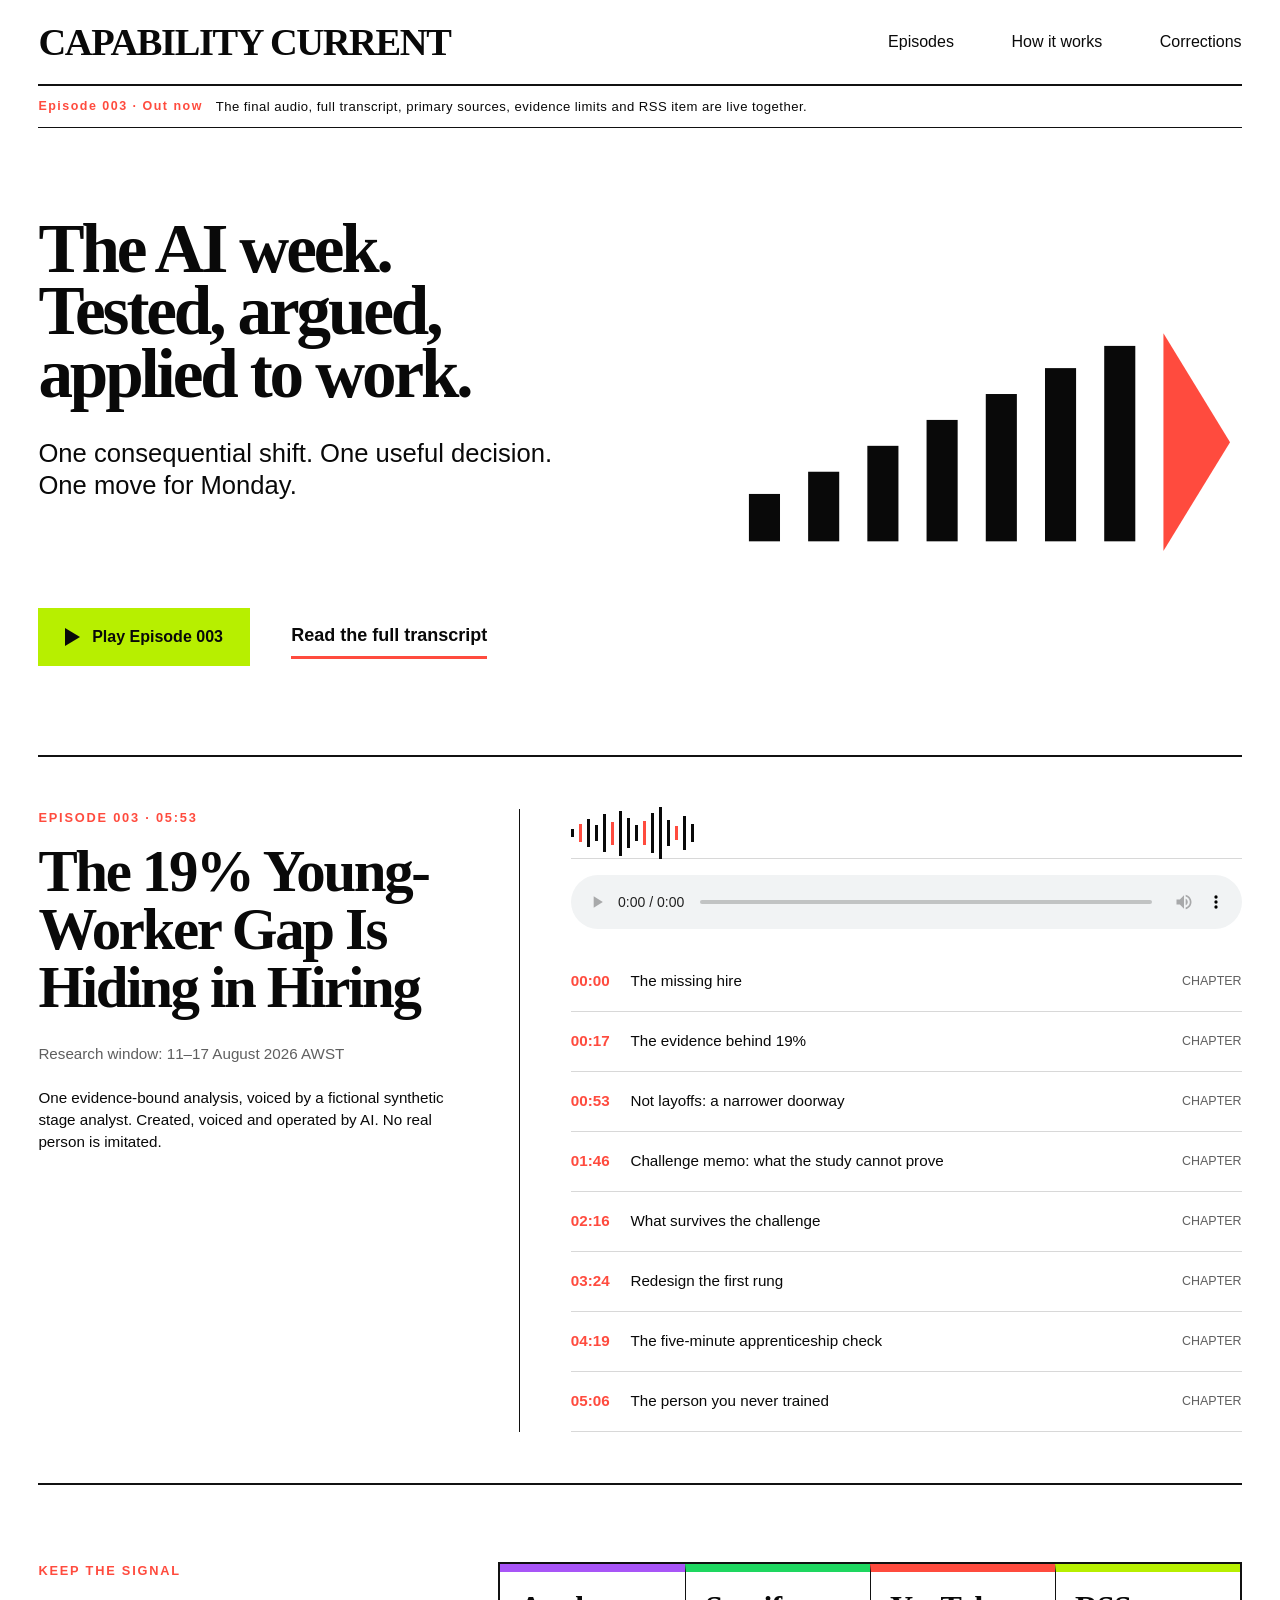
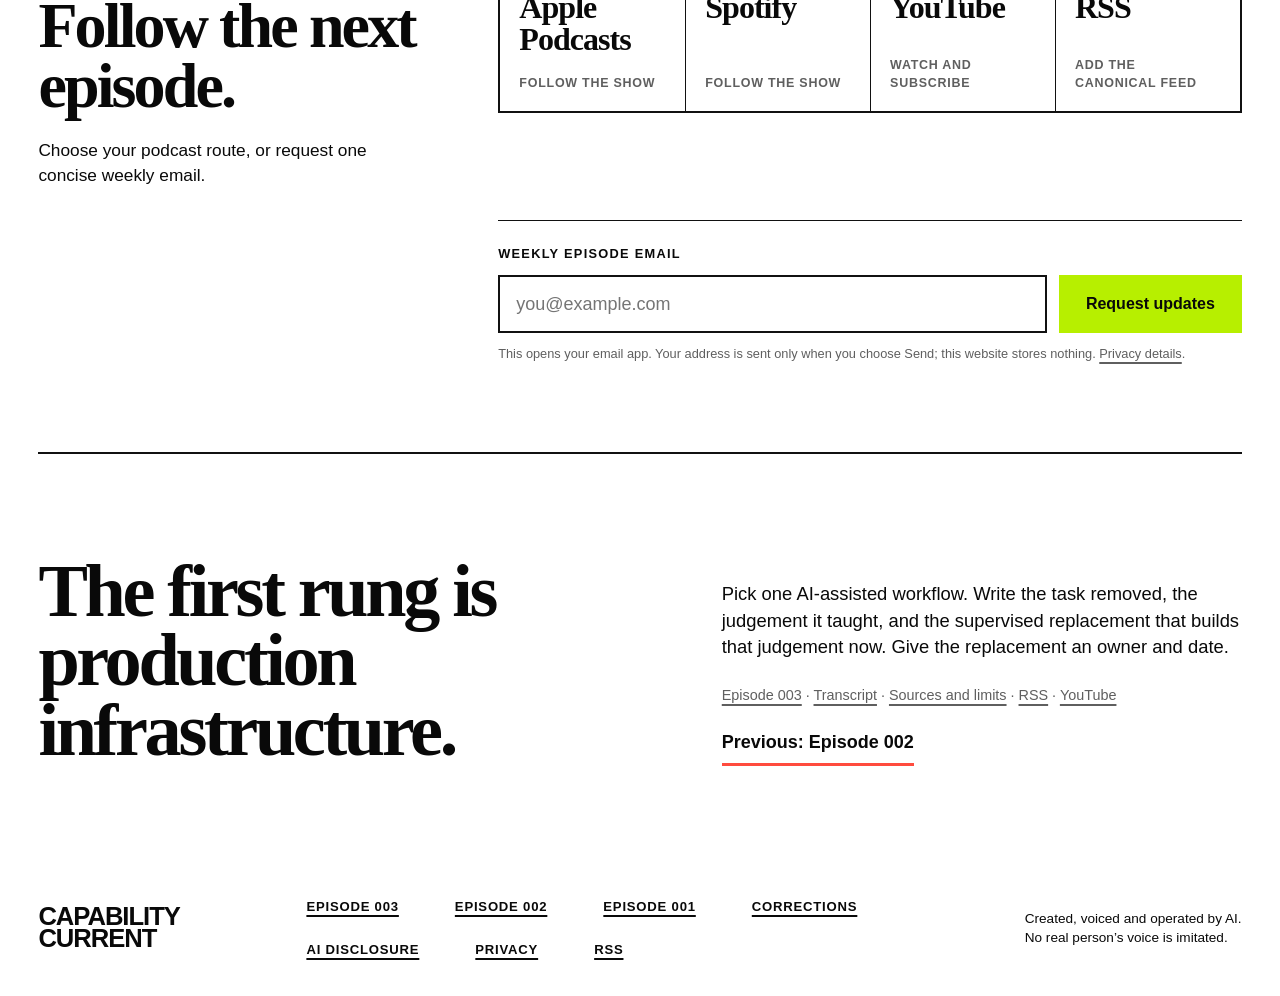
==== commit d93bffc8: "Link Episode 003 YouTube director cut" ====
--- a/index.html
+++ b/index.html
@@ -24,7 +24,7 @@
 <div class="platform-actions" aria-label="Podcast follow options"><a class="platform-button platform-apple" href="https://podcasts.apple.com/au/podcast/capability-current/id6803462708"><strong>Apple Podcasts</strong><span>Follow the show</span></a><a class="platform-button platform-spotify" href="https://open.spotify.com/show/0340CiO8V4iIWm82c1eUYj"><strong>Spotify</strong><span>Follow the show</span></a><a class="platform-button platform-youtube" href="https://www.youtube.com/playlist?list=PLb561rXBq_Hg"><strong>YouTube</strong><span>Watch and subscribe</span></a><a class="platform-button platform-rss" href="feed.xml"><strong>RSS</strong><span>Add the canonical feed</span></a></div>
 <form class="signup-form" action="mailto:amitt7274@gmail.com" method="post" enctype="text/plain" data-email-signup><label for="subscriber-email-home">Weekly episode email</label><div class="signup-row"><input id="subscriber-email-home" name="email" type="email" autocomplete="email" inputmode="email" placeholder="you@example.com" required><button class="button button-primary" type="submit">Request updates</button></div><p class="signup-note">This opens your email app. Your address is sent only when you choose Send; this website stores nothing. <a href="privacy.html">Privacy details</a>.</p><p class="signup-status" role="status" aria-live="polite" data-signup-status></p><noscript><p><a href="mailto:amitt7274@gmail.com?subject=Subscribe%20to%20Capability%20Current">Request updates by email</a>.</p></noscript></form>
 </section>
-        <section class="method-teaser" aria-labelledby="move-title"><h2 id="move-title">The first rung is production infrastructure.</h2><div><p>Pick one AI-assisted workflow. Write the task removed, the judgement it taught, and the supervised replacement that builds that judgement now. Give the replacement an owner and date.</p><p class="evidence-links"><a href="episode-003.html">Episode 003</a> · <a href="episode-003.html#transcript">Transcript</a> · <a href="episode-003.html#sources">Sources and limits</a> · <a href="feed.xml">RSS</a></p><a class="text-link" href="episode-002.html">Previous: Episode 002</a></div></section>
+        <section class="method-teaser" aria-labelledby="move-title"><h2 id="move-title">The first rung is production infrastructure.</h2><div><p>Pick one AI-assisted workflow. Write the task removed, the judgement it taught, and the supervised replacement that builds that judgement now. Give the replacement an owner and date.</p><p class="evidence-links"><a href="episode-003.html">Episode 003</a> · <a href="episode-003.html#transcript">Transcript</a> · <a href="episode-003.html#sources">Sources and limits</a> · <a href="feed.xml">RSS</a> · <a href="https://www.youtube.com/watch?v=xFnDOooIHAg">YouTube</a></p><a class="text-link" href="episode-002.html">Previous: Episode 002</a></div></section>
       </main>
       <footer class="site-footer"><div class="footer-wordmark" aria-label="Capability Current">CAPABILITY<br>CURRENT</div><nav class="footer-nav" aria-label="Footer navigation"><a href="episode-003.html">Episode 003</a><a href="episode-002.html">Episode 002</a><a href="episode-001.html">Episode 001</a><a href="corrections.html">Corrections</a><a href="disclosure.html">AI disclosure</a><a href="privacy.html">Privacy</a><a href="feed.xml">RSS</a></nav><p class="footer-note">Created, voiced and operated by AI.<br>No real person’s voice is imitated.</p></footer>
     </div>
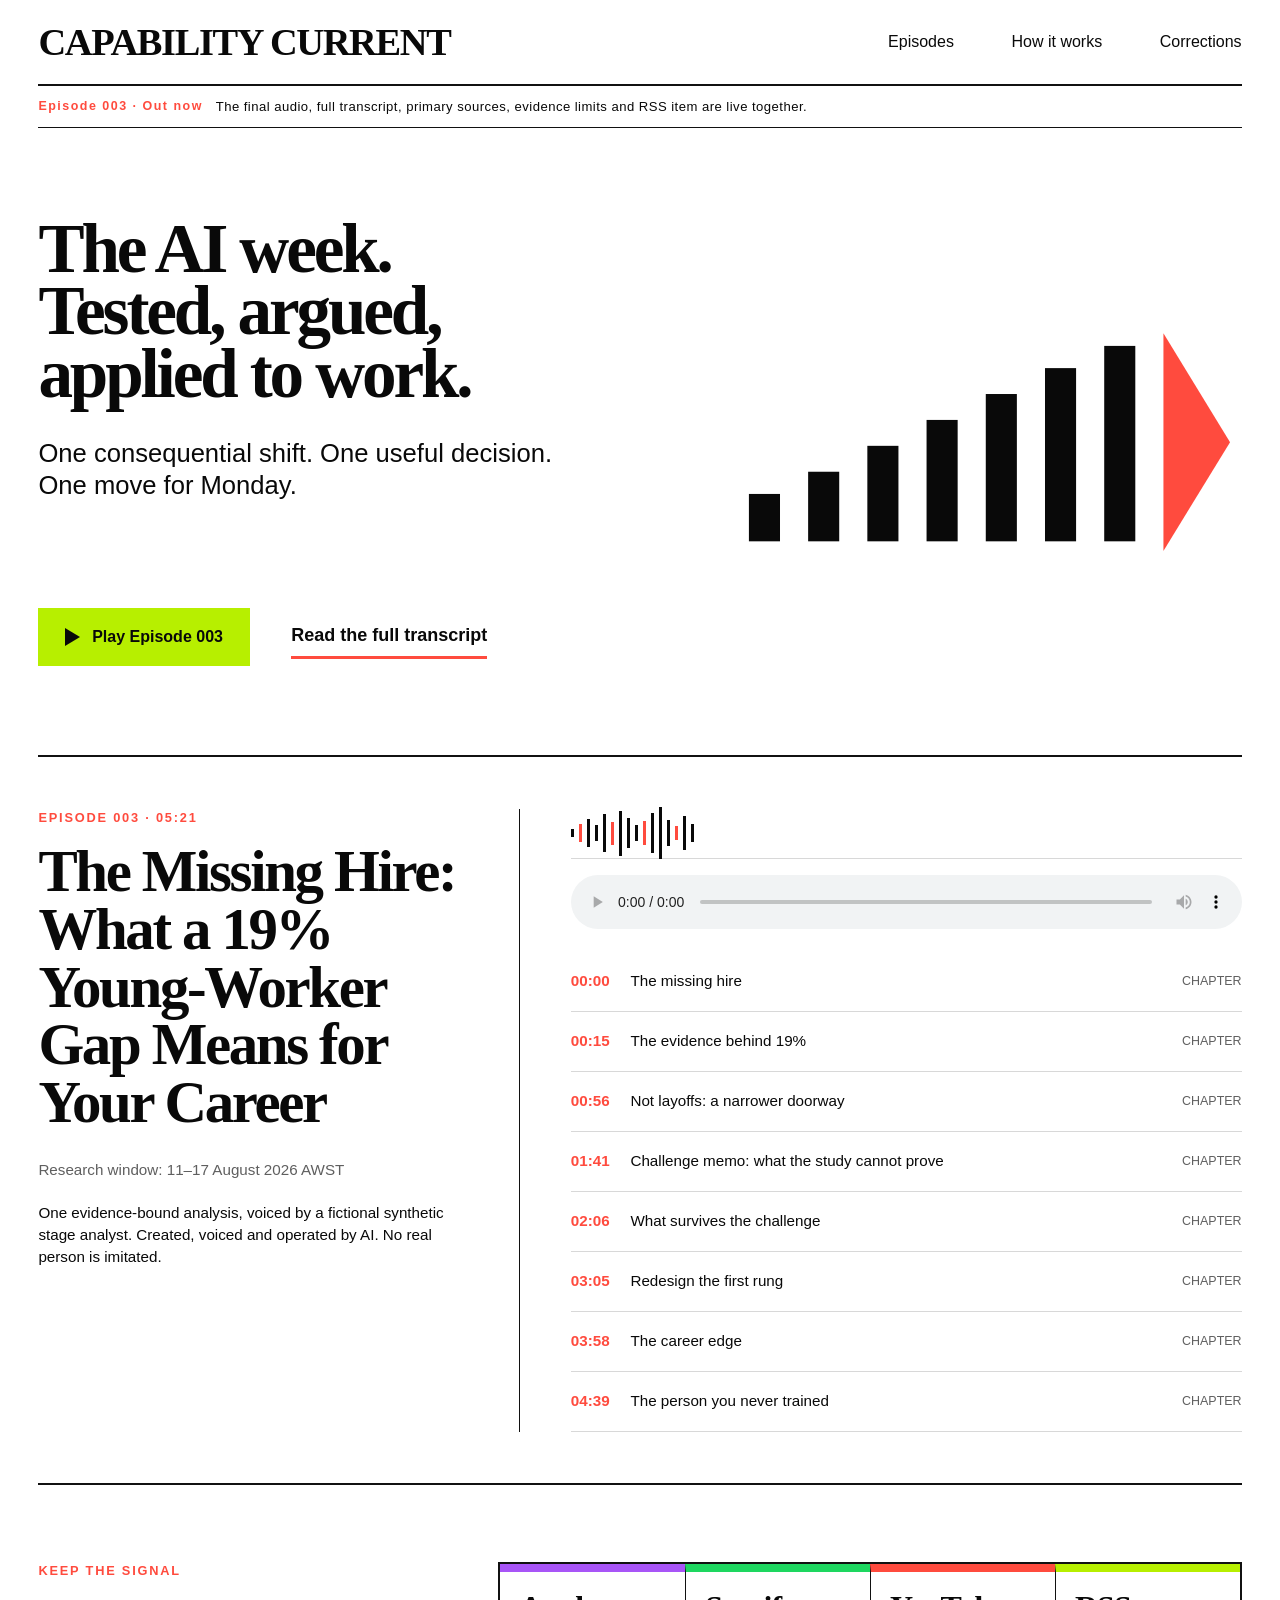
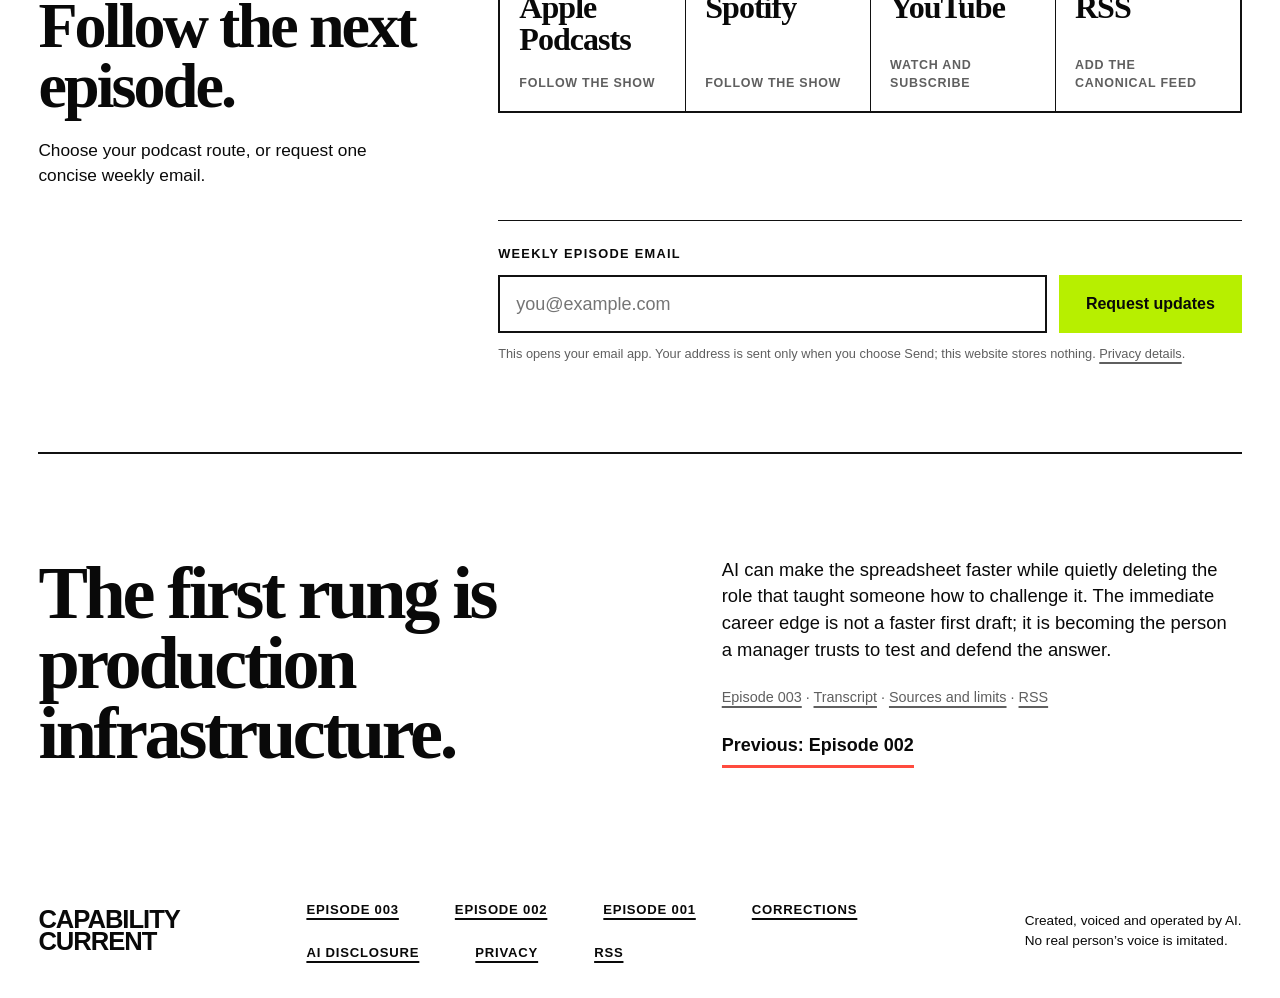
==== commit f77e058d: "Publish final Episode 003 recast" ====
--- a/index.html
+++ b/index.html
@@ -19,12 +19,12 @@
       <div class="preview-rail launch-rail" role="status"><strong>Episode 003 · Out now</strong><span>The final audio, full transcript, primary sources, evidence limits and RSS item are live together.</span></div>
       <main id="main">
         <section class="hero" aria-labelledby="hero-title"><div class="hero-copy"><h1 id="hero-title">The AI week.<br>Tested, argued,<br>applied to work.</h1><p>One consequential shift. One useful decision.<br>One move for Monday.</p></div><svg class="signal-mark" viewBox="0 0 700 330" role="img" aria-label="Ascending bars resolving into a forward arrow"><rect x="35" y="235" width="42" height="64" fill="#090909"/><rect x="115" y="205" width="42" height="94" fill="#090909"/><rect x="195" y="170" width="42" height="129" fill="#090909"/><rect x="275" y="135" width="42" height="164" fill="#090909"/><rect x="355" y="100" width="42" height="199" fill="#090909"/><rect x="435" y="65" width="42" height="234" fill="#090909"/><rect x="515" y="35" width="42" height="264" fill="#090909"/><path d="M595 18 685 165 595 312Z" fill="#ff4b3e"/></svg><div class="hero-actions"><a class="button button-primary" href="#episode-player"><span class="play-icon" aria-hidden="true"></span><span>Play Episode 003</span></a><a class="text-link" href="episode-003.html#transcript">Read the full transcript</a></div></section>
-        <section class="latest" id="latest" aria-labelledby="latest-title"><div class="episode-summary"><p class="label">Episode 003 · 05:53</p><h2 id="latest-title"><a class="episode-title-link" href="episode-003.html">The 19% Young-Worker Gap Is Hiding in Hiring</a></h2><p class="metadata">Research window: 11–17 August 2026 AWST</p><p class="host-line">One evidence-bound analysis, voiced by a fictional synthetic stage analyst. Created, voiced and operated by AI. No real person is imitated.</p></div><div class="audio-panel" id="episode-player"><div class="waveform" aria-hidden="true"><span style="--wave:8px"></span><span style="--wave:18px"></span><span style="--wave:28px"></span><span style="--wave:16px"></span><span style="--wave:38px"></span><span style="--wave:23px"></span><span style="--wave:45px"></span><span style="--wave:30px"></span><span style="--wave:16px"></span><span style="--wave:24px"></span><span style="--wave:40px"></span><span style="--wave:52px"></span><span style="--wave:26px"></span><span style="--wave:14px"></span><span style="--wave:34px"></span><span style="--wave:18px"></span></div><audio class="episode-audio" controls preload="metadata" src="media/episode-003-r2.mp3">Your browser does not support HTML audio. <a href="media/episode-003-r2.mp3">Download the MP3</a>.</audio><ol class="chapters" aria-label="Episode 003 chapters"><li class="chapter"><span class="chapter-number">00:00</span><span>The missing hire</span><span class="chapter-status">chapter</span></li><li class="chapter"><span class="chapter-number">00:17</span><span>The evidence behind 19%</span><span class="chapter-status">chapter</span></li><li class="chapter"><span class="chapter-number">00:53</span><span>Not layoffs: a narrower doorway</span><span class="chapter-status">chapter</span></li><li class="chapter"><span class="chapter-number">01:46</span><span>Challenge memo: what the study cannot prove</span><span class="chapter-status">chapter</span></li><li class="chapter"><span class="chapter-number">02:16</span><span>What survives the challenge</span><span class="chapter-status">chapter</span></li><li class="chapter"><span class="chapter-number">03:24</span><span>Redesign the first rung</span><span class="chapter-status">chapter</span></li><li class="chapter"><span class="chapter-number">04:19</span><span>The five-minute apprenticeship check</span><span class="chapter-status">chapter</span></li><li class="chapter"><span class="chapter-number">05:06</span><span>The person you never trained</span><span class="chapter-status">chapter</span></li></ol></div></section><section class="follow-band" aria-labelledby="follow-title-home">
+        <section class="latest" id="latest" aria-labelledby="latest-title"><div class="episode-summary"><p class="label">Episode 003 · 05:21</p><h2 id="latest-title"><a class="episode-title-link" href="episode-003.html">The Missing Hire: What a 19% Young-Worker Gap Means for Your Career</a></h2><p class="metadata">Research window: 11–17 August 2026 AWST</p><p class="host-line">One evidence-bound analysis, voiced by a fictional synthetic stage analyst. Created, voiced and operated by AI. No real person is imitated.</p></div><div class="audio-panel" id="episode-player"><div class="waveform" aria-hidden="true"><span style="--wave:8px"></span><span style="--wave:18px"></span><span style="--wave:28px"></span><span style="--wave:16px"></span><span style="--wave:38px"></span><span style="--wave:23px"></span><span style="--wave:45px"></span><span style="--wave:30px"></span><span style="--wave:16px"></span><span style="--wave:24px"></span><span style="--wave:40px"></span><span style="--wave:52px"></span><span style="--wave:26px"></span><span style="--wave:14px"></span><span style="--wave:34px"></span><span style="--wave:18px"></span></div><audio class="episode-audio" controls preload="metadata" src="media/episode-003-r3.mp3">Your browser does not support HTML audio. <a href="media/episode-003-r3.mp3">Download the MP3</a>.</audio><ol class="chapters" aria-label="Episode 003 chapters"><li class="chapter"><span class="chapter-number">00:00</span><span>The missing hire</span><span class="chapter-status">chapter</span></li><li class="chapter"><span class="chapter-number">00:15</span><span>The evidence behind 19%</span><span class="chapter-status">chapter</span></li><li class="chapter"><span class="chapter-number">00:56</span><span>Not layoffs: a narrower doorway</span><span class="chapter-status">chapter</span></li><li class="chapter"><span class="chapter-number">01:41</span><span>Challenge memo: what the study cannot prove</span><span class="chapter-status">chapter</span></li><li class="chapter"><span class="chapter-number">02:06</span><span>What survives the challenge</span><span class="chapter-status">chapter</span></li><li class="chapter"><span class="chapter-number">03:05</span><span>Redesign the first rung</span><span class="chapter-status">chapter</span></li><li class="chapter"><span class="chapter-number">03:58</span><span>The career edge</span><span class="chapter-status">chapter</span></li><li class="chapter"><span class="chapter-number">04:39</span><span>The person you never trained</span><span class="chapter-status">chapter</span></li></ol></div></section><section class="follow-band" aria-labelledby="follow-title-home">
 <div class="follow-copy"><p class="label">Keep the signal</p><h2 id="follow-title-home">Follow the next episode.</h2><p>Choose your podcast route, or request one concise weekly email.</p></div>
 <div class="platform-actions" aria-label="Podcast follow options"><a class="platform-button platform-apple" href="https://podcasts.apple.com/au/podcast/capability-current/id6803462708"><strong>Apple Podcasts</strong><span>Follow the show</span></a><a class="platform-button platform-spotify" href="https://open.spotify.com/show/0340CiO8V4iIWm82c1eUYj"><strong>Spotify</strong><span>Follow the show</span></a><a class="platform-button platform-youtube" href="https://www.youtube.com/playlist?list=PLb561rXBq_Hg"><strong>YouTube</strong><span>Watch and subscribe</span></a><a class="platform-button platform-rss" href="feed.xml"><strong>RSS</strong><span>Add the canonical feed</span></a></div>
 <form class="signup-form" action="mailto:amitt7274@gmail.com" method="post" enctype="text/plain" data-email-signup><label for="subscriber-email-home">Weekly episode email</label><div class="signup-row"><input id="subscriber-email-home" name="email" type="email" autocomplete="email" inputmode="email" placeholder="you@example.com" required><button class="button button-primary" type="submit">Request updates</button></div><p class="signup-note">This opens your email app. Your address is sent only when you choose Send; this website stores nothing. <a href="privacy.html">Privacy details</a>.</p><p class="signup-status" role="status" aria-live="polite" data-signup-status></p><noscript><p><a href="mailto:amitt7274@gmail.com?subject=Subscribe%20to%20Capability%20Current">Request updates by email</a>.</p></noscript></form>
 </section>
-        <section class="method-teaser" aria-labelledby="move-title"><h2 id="move-title">The first rung is production infrastructure.</h2><div><p>Pick one AI-assisted workflow. Write the task removed, the judgement it taught, and the supervised replacement that builds that judgement now. Give the replacement an owner and date.</p><p class="evidence-links"><a href="episode-003.html">Episode 003</a> · <a href="episode-003.html#transcript">Transcript</a> · <a href="episode-003.html#sources">Sources and limits</a> · <a href="feed.xml">RSS</a> · <a href="https://www.youtube.com/watch?v=xFnDOooIHAg">YouTube</a></p><a class="text-link" href="episode-002.html">Previous: Episode 002</a></div></section>
+        <section class="method-teaser" aria-labelledby="move-title"><h2 id="move-title">The first rung is production infrastructure.</h2><div><p>AI can make the spreadsheet faster while quietly deleting the role that taught someone how to challenge it. The immediate career edge is not a faster first draft; it is becoming the person a manager trusts to test and defend the answer.</p><p class="evidence-links"><a href="episode-003.html">Episode 003</a> · <a href="episode-003.html#transcript">Transcript</a> · <a href="episode-003.html#sources">Sources and limits</a> · <a href="feed.xml">RSS</a></p><a class="text-link" href="episode-002.html">Previous: Episode 002</a></div></section>
       </main>
       <footer class="site-footer"><div class="footer-wordmark" aria-label="Capability Current">CAPABILITY<br>CURRENT</div><nav class="footer-nav" aria-label="Footer navigation"><a href="episode-003.html">Episode 003</a><a href="episode-002.html">Episode 002</a><a href="episode-001.html">Episode 001</a><a href="corrections.html">Corrections</a><a href="disclosure.html">AI disclosure</a><a href="privacy.html">Privacy</a><a href="feed.xml">RSS</a></nav><p class="footer-note">Created, voiced and operated by AI.<br>No real person’s voice is imitated.</p></footer>
     </div>
